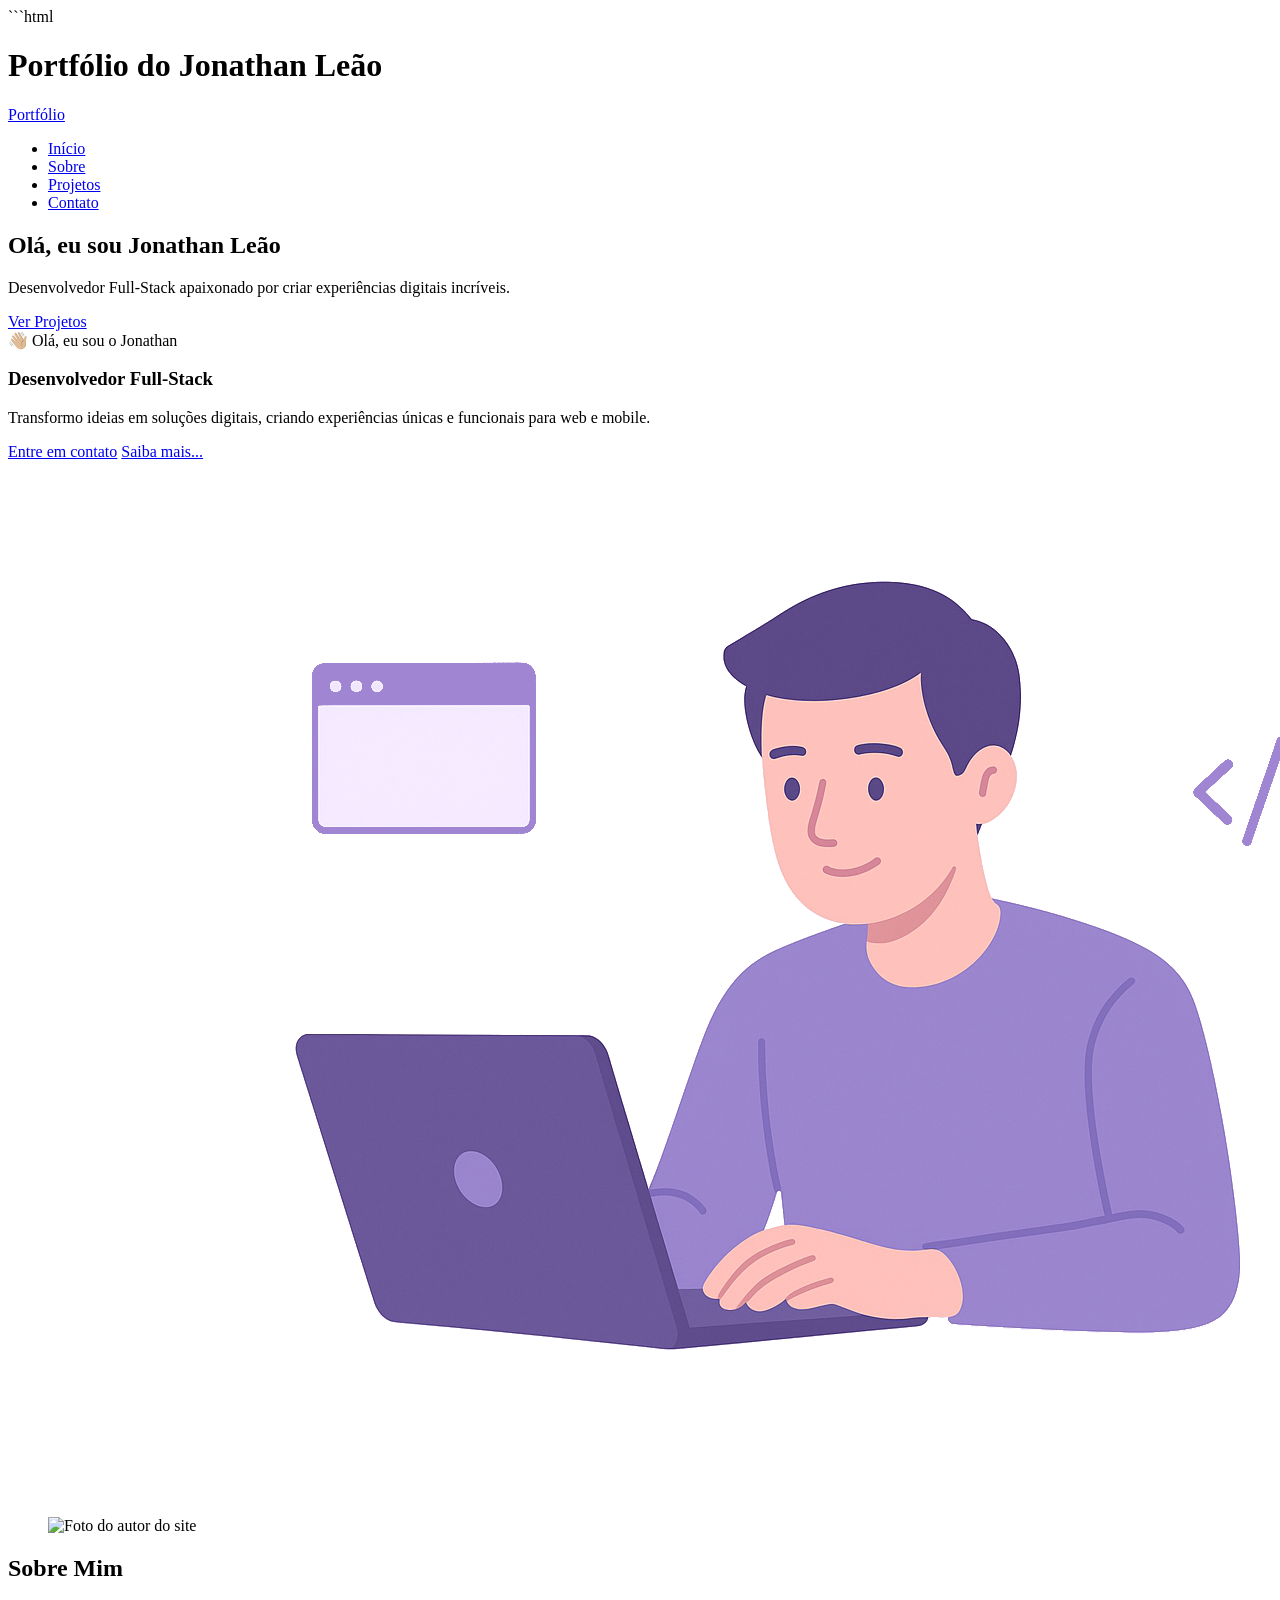
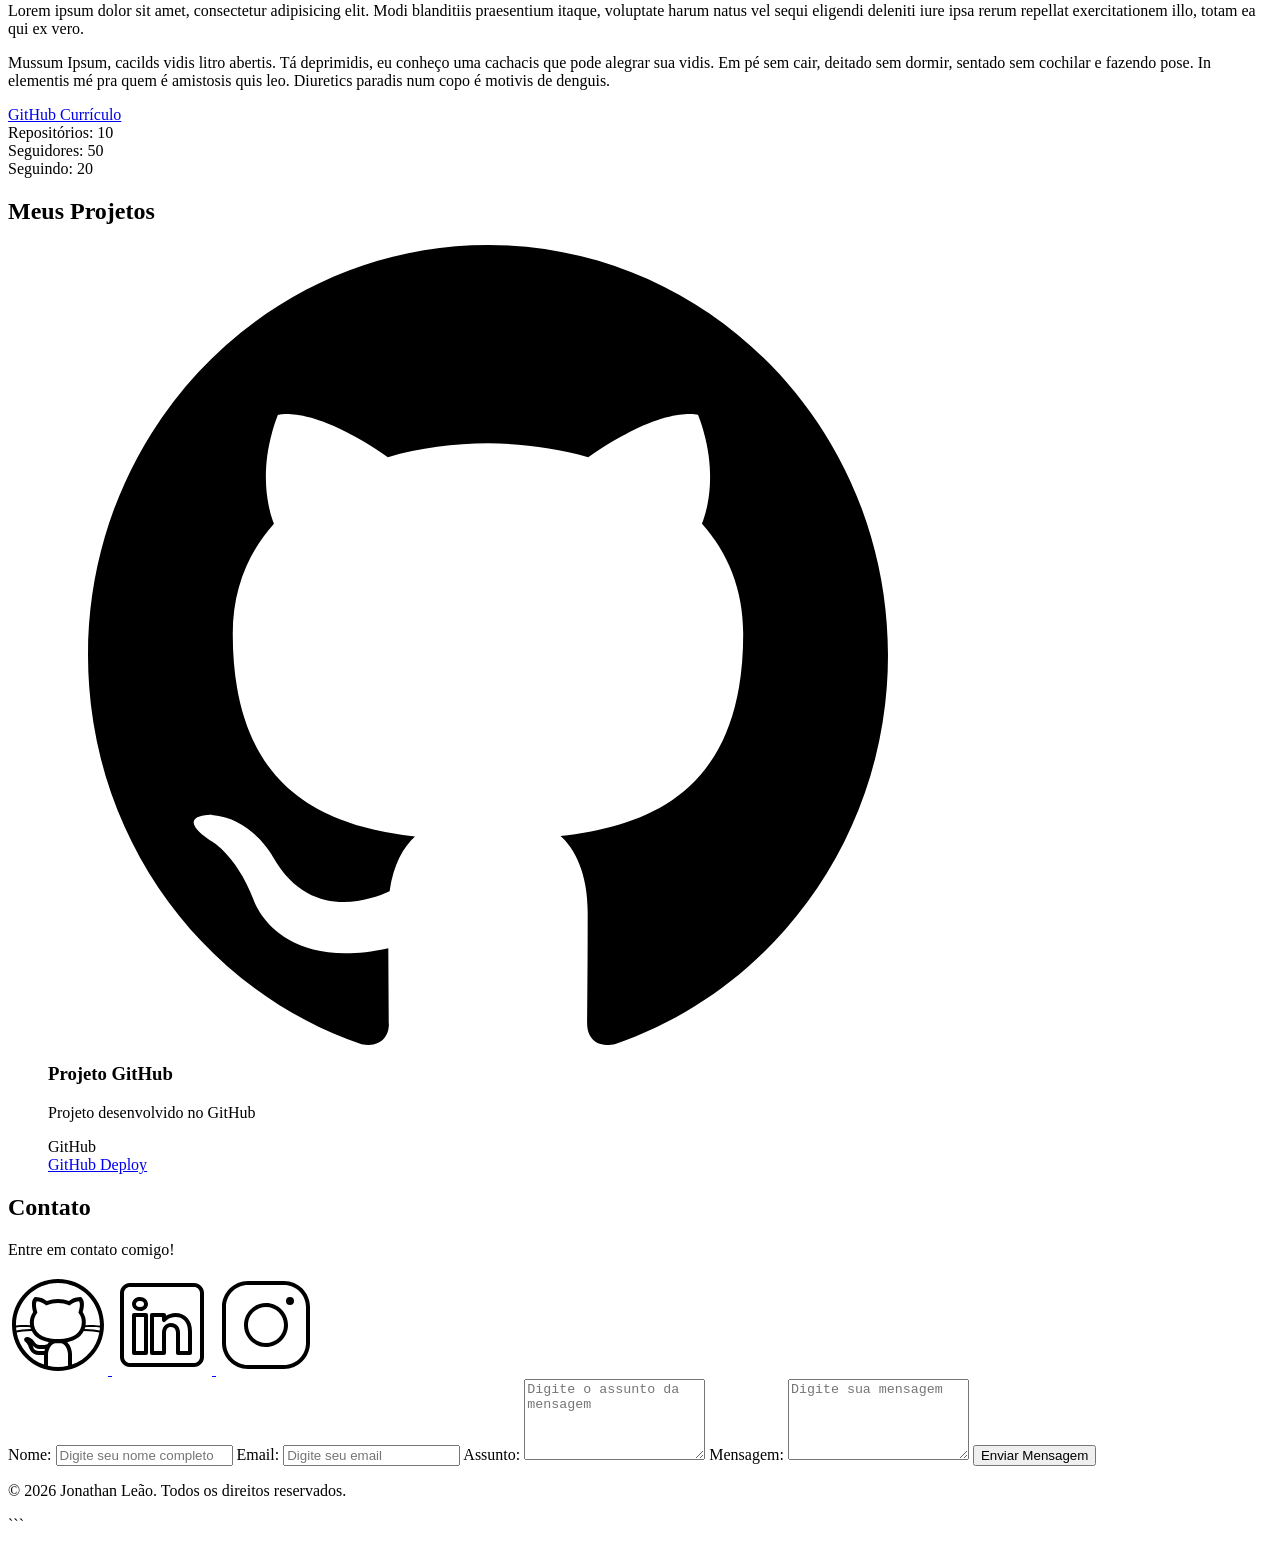
==== index.html @ 8b81e5a4 "✨ New Feature: implementa estrutura HTML da página inicial do portfólio"" ====
```html
<!DOCTYPE html>
<html lang="pt-br">

<head>
    <meta charset="UTF-8">
    <meta name="viewport" content="width=device-width, initial-scale=1.0">

    <meta name="author" content="Jonathan Leão">

    <meta
        name="description"
        content="Portifólio do Jonathan Leão, desenvolvedor full-stack especializado em criar experiências digitais incríveis. Conheça meus projetos e entre em contato."
    >

    <meta name="robots" content="index, follow">

    <link rel="icon" type="image/svg+xml" href=".assets/img/favicon.svg">

    <title>Portifólio do Jonathan Leão</title>
</head>

<body>

    <!-- Cabeçalho da página -->
    <header>
        <div class="container">
            <h1>Portfólio do Jonathan Leão</h1>
        </div>
    </header>

    <!-- Título da Página -->
    <a href="index.html">Portfólio</a>

    <!-- Menu de Navegação -->
    <nav>
        <div class="container">
            <ul class="menu-list">
                <li><a href="index.html">Início</a></li>
                <li><a href="#sobre">Sobre</a></li>
                <li><a href="#projetos">Projetos</a></li>
                <li><a href="#contato">Contato</a></li>
            </ul>
        </div>
    </nav>

    <!-- Seção Principal da Página -->
    <main>

        <section class="hero">
            <div class="container">
                <h1>Olá, eu sou Jonathan Leão</h1>

                <p>
                    Desenvolvedor Full-Stack apaixonado por criar experiências
                    digitais incríveis.
                </p>

                <a href="#projetos" class="btn">Ver Projetos</a>
            </div>
        </section>

        <!-- Seção de Sobre -->
        <section id="sobre" class="section-container sobre-container">

            <!-- Mensagem de boas-vindas -->
            <article>
                <span>👋🏼 Olá, eu sou o Jonathan</span>

                <h1>Desenvolvedor Full-Stack</h1>

                <p>
                    Transformo ideias em soluções digitais, criando experiências
                    únicas e funcionais para web e mobile.
                </p>

                <div>
                    <a href="#contato" class="btn">Entre em contato</a>
                    <a href="#sobre" class="botao-outline">Saiba mais...</a>
                </div>
            </article>

            <!-- Imagem da Seção Sobre -->
            <figure class="sobre-imagem">
                <img
                    src="./assets/img/foto_dev_man.svg"
                    alt="Foto do autor do site"
                    class="float-animation"
                >
            </figure>

            <!-- Conteúdo da Seção Sobre -->
            <section class="section-container sobre-container">

                <!-- Imagem da Seção Sobre -->
                <figure class="sobre-imagem">
                    <img
                        src="./assets/img/avatar_dev.svg"
                        alt="Foto do autor do site"
                    >
                </figure>

                <div class="container">
                    <h2>Sobre Mim</h2>

                    <p>
                        Lorem ipsum dolor sit amet, consectetur adipisicing elit.
                        Modi blanditiis praesentium itaque, voluptate harum natus
                        vel sequi eligendi deleniti iure ipsa rerum repellat
                        exercitationem illo, totam ea qui ex vero.
                    </p>

                    <p>
                        Mussum Ipsum, cacilds vidis litro abertis.
                        Tá deprimidis, eu conheço uma cachacis que pode alegrar sua vidis.
                        Em pé sem cair, deitado sem dormir, sentado sem cochilar e fazendo pose.
                        In elementis mé pra quem é amistosis quis leo.
                        Diuretics paradis num copo é motivis de denguis.
                    </p>

                    <!-- Links (GitHub + Currículo) e Dados do GitHub -->
                    <div class="sobre-buttons-data">

                        <!-- Links -->
                        <a
                            href="https://github.com/jonathanleao"
                            target="_blank"
                            class="btn"
                            rel="noopener noreferrer"
                        >
                            GitHub
                        </a>

                        <a
                            href="#"
                            target="_blank"
                            class="botao-outline"
                        >
                            Currículo
                        </a>
                    </div>

                    <!-- Dados do GitHub -->
                    <div class="github-data">

                        <!-- Número de Repositórios Públicos -->
                        <div class="github-data-item">
                            <span class="github-data-label">Repositórios:</span>
                            <span class="github-data-value">10</span>
                        </div>

                        <!-- Número de Seguidores -->
                        <div class="github-data-item">
                            <span class="github-data-label">Seguidores:</span>
                            <span class="github-data-value">50</span>
                        </div>

                        <div class="github-data-item">
                            <span class="github-data-label">Seguindo:</span>
                            <span class="github-data-value">20</span>
                        </div>

                    </div>
                </div>
            </section>

        </section>

        <!-- Seção de Projetos -->
        <section id="projetos">

            <h2>Meus Projetos</h2>

            <!-- Swiper Container -->
            <div class="swiper projects-swiper">

                <div class="swiper-wrapper">

                    <figure class="swiper-slide">

                        <article class="project-card">

                            <!-- Ícone da Tecnologia padrão do projeto -->
                            <figure class="project-image">
                                <img
                                    src="./assets/icons/languages/github.svg"
                                    alt="Ícone do GitHub"
                                >
                            </figure>

                            <!-- Conteúdo do Projeto -->
                            <div class="project-content">

                                <h3>Projeto GitHub</h3>

                                <p>Projeto desenvolvido no GitHub</p>

                                <!-- Tags do Projeto -->
                                <div class="project-tags">
                                    <span class="tag">GitHub</span>
                                </div>

                                <!-- Links do Projeto -->
                                <div class="project-buttons">
                                    <a
                                        href="#"
                                        target="_blank"
                                        class="botao botao-sm"
                                    >
                                        GitHub
                                    </a>

                                    <a
                                        href="#"
                                        target="_blank"
                                        class="botao-outline botao-sm"
                                    >
                                        Deploy
                                    </a>
                                </div>

                            </div>

                        </article>

                    </figure>

                </div>

                <!-- Botões de Navegação -->
                <div class="swiper-button-next"></div>
                <div class="swiper-button-prev"></div>

                <!-- Paginação -->
                <div class="swiper-pagination"></div>

            </div>

        </section>

        <!-- Seção de Contato -->
        <section id="contato" class="container contato-container">

            <!-- Redes Sociais -->
            <article>

                <h2>Contato</h2>

                <p>Entre em contato comigo!</p>

                <!-- Links das Redes Sociais -->
                <div class="social-links">

                    <a
                        href="https://github.com/jonathanleao"
                        target="_blank"
                        aria-label="GitHub"
                        rel="noopener noreferrer"
                    >
                        <img
                            src="./assets/icons/social/github.svg"
                            alt="GitHub"
                        >
                    </a>

                    <a
                        href="https://linkedin.com/in/jonathanleao"
                        target="_blank"
                        aria-label="LinkedIn"
                        rel="noopener noreferrer"
                    >
                        <img
                            src="./assets/icons/social/linkedin.svg"
                            alt="LinkedIn"
                        >
                    </a>

                    <a
                        href="https://instagram.com/jonnleao"
                        target="_blank"
                        aria-label="Instagram"
                        rel="noopener noreferrer"
                    >
                        <img
                            src="./assets/icons/social/instagram.svg"
                            alt="Instagram"
                        >
                    </a>

                </div>

            </article>

            <!-- Formulário de Contato -->
            <form action="#" method="POST" class="contact-form">

                <label for="nome">Nome:</label>
                <input
                    type="text"
                    id="nome"
                    name="nome"
                    required
                    placeholder="Digite seu nome completo"
                >
                <span class="error-message" id="nome-error"></span>

                <label for="email">Email:</label>
                <input
                    type="text"
                    id="email"
                    name="email"
                    required
                    placeholder="Digite seu email"
                >
                <span class="error-message" id="email-error"></span>

                <label for="assunto">Assunto:</label>
                <textarea
                    id="assunto"
                    name="assunto"
                    rows="5"
                    required
                    placeholder="Digite o assunto da mensagem"
                ></textarea>
                <span class="error-assunto" id="assunto-error"></span>

                <label for="mensagem">Mensagem:</label>
                <textarea
                    id="mensagem"
                    name="mensagem"
                    rows="5"
                    required
                    placeholder="Digite sua mensagem"
                ></textarea>
                <span class="error-mensagem" id="mensagem-error"></span>

                <button type="submit">Enviar Mensagem</button>

            </form>

        </section>

    </main>

    <!-- Rodapé da Página -->
    <footer>
        <div class="container">
            <p>&copy; 2026 Jonathan Leão. Todos os direitos reservados.</p>
        </div>
    </footer>

</body>

</html>
```
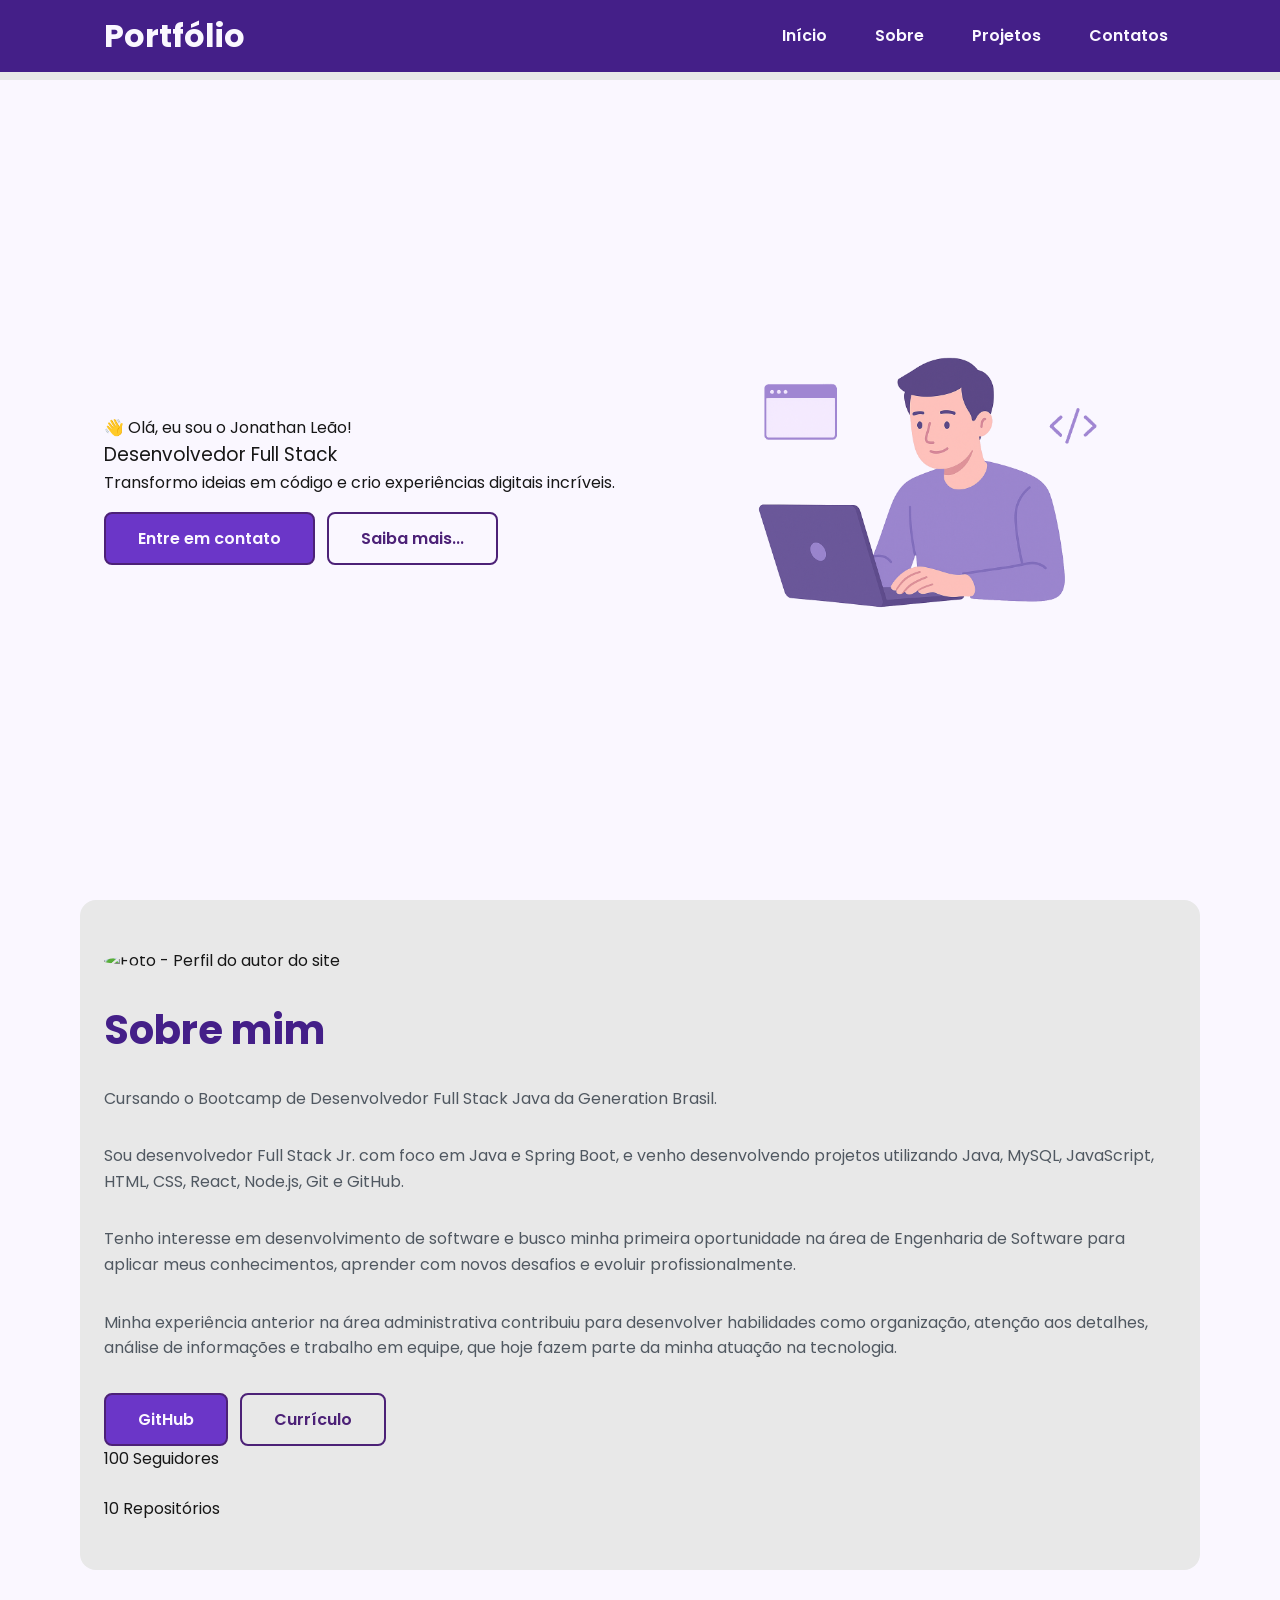
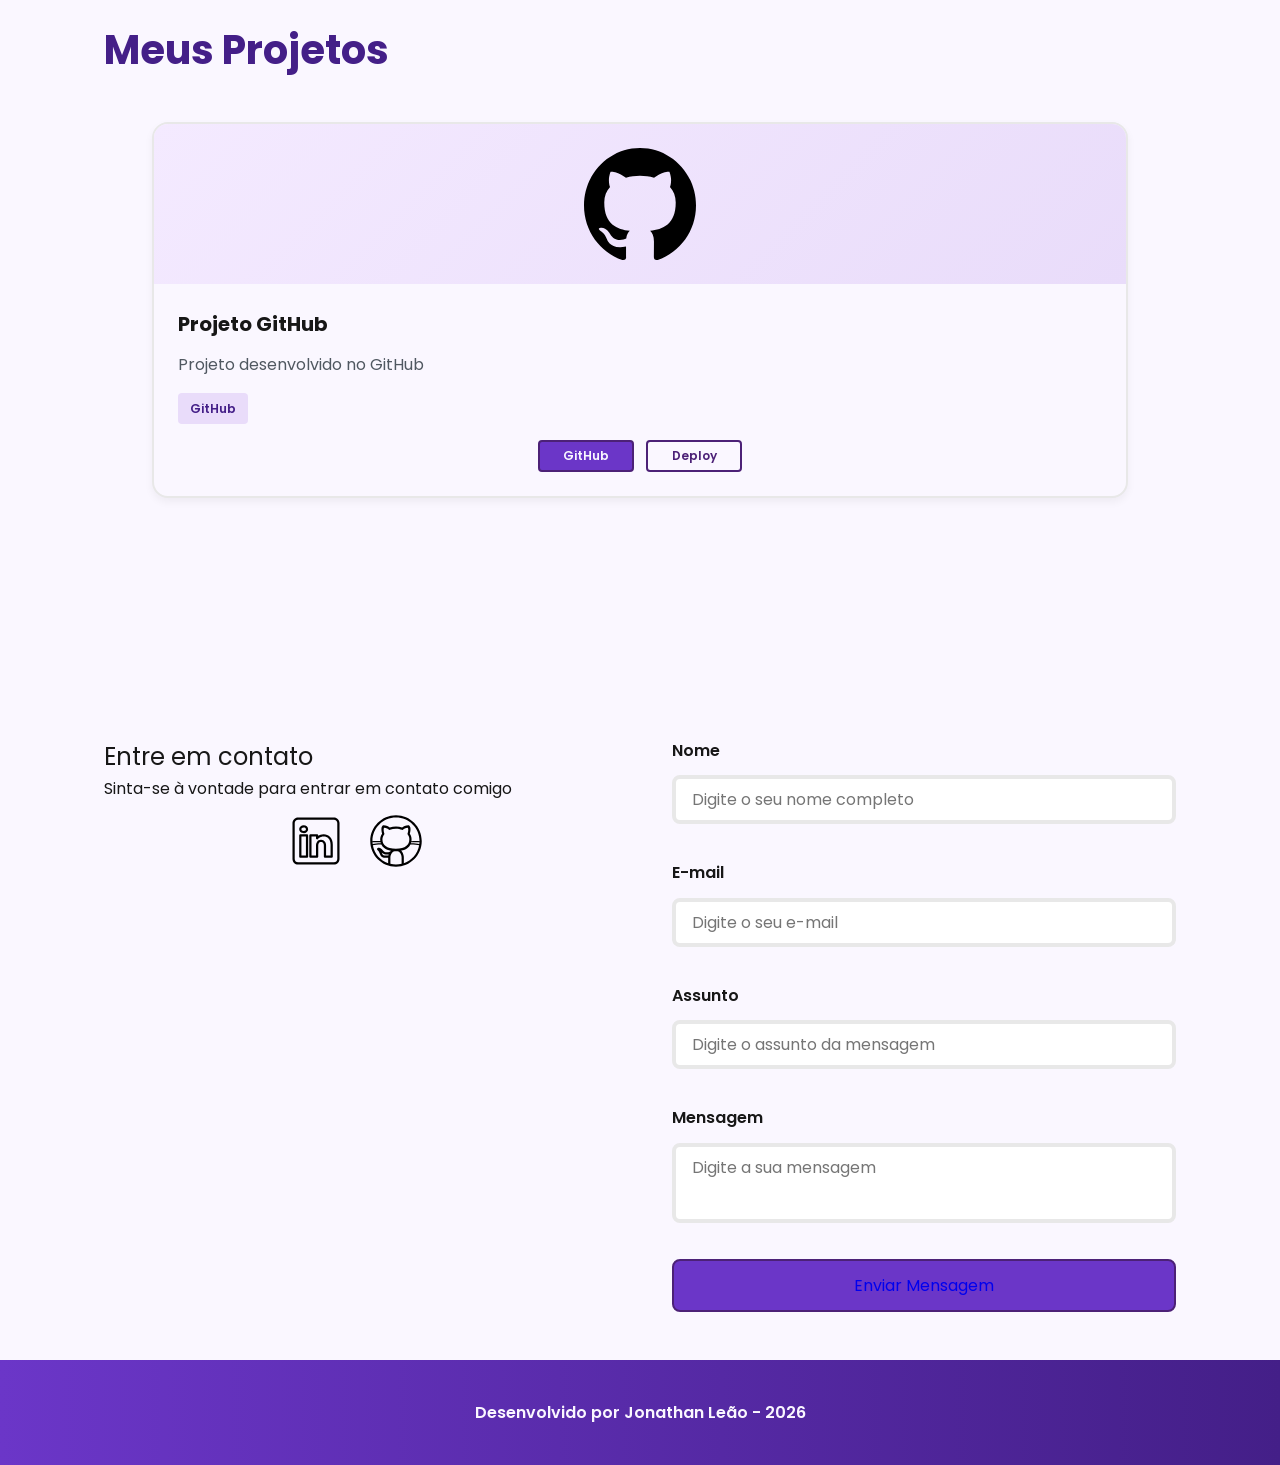
==== commit 69ff766a: "📱 Design:  Implementação da responsividade das páginas." ====
--- a/index.html
+++ b/index.html
@@ -1,198 +1,142 @@
-```html
 <!DOCTYPE html>
 <html lang="pt-br">
 
 <head>
+<!-- Fontes do Google -->
+<link rel="preconnect" href="https://fonts.googleapis.com">
+<link rel="preconnect" href="https://fonts.gstatic.com" crossorigin>
+
+<!-- Fonte do Google - Poppins -->
+<link href="https://fonts.googleapis.com/css2?family=Poppins&display=swap" rel="stylesheet">
     <meta charset="UTF-8">
     <meta name="viewport" content="width=device-width, initial-scale=1.0">
-
     <meta name="author" content="Jonathan Leão">
-
-    <meta
-        name="description"
-        content="Portifólio do Jonathan Leão, desenvolvedor full-stack especializado em criar experiências digitais incríveis. Conheça meus projetos e entre em contato."
-    >
-
+    <meta name="description" content="Portfólio Pessoal da Jonathan Leão, 
+                desenvolvedor Full Stack especializado em criar experiências 
+                digitais incríveis. Conheça meus projetos e entre em contato.">
+    <!-- é o conteúdo que mostra no google -->
     <meta name="robots" content="index, follow">
-
-    <link rel="icon" type="image/svg+xml" href=".assets/img/favicon.svg">
-
-    <title>Portifólio do Jonathan Leão</title>
+    <link rel="icon" type="image/svg+xml" href="./assets/img/favicon.svg">
+    <link rel="stylesheet" href="./assets/css/styles.css">
+    <title>Portfólio da Jonathan</title>
 </head>
 
 <body>
 
     <!-- Cabeçalho da página -->
     <header>
-        <div class="container">
-            <h1>Portfólio do Jonathan Leão</h1>
+        <div class="menu-content">
+            <a href="index.html" id="titulo">Portfólio</a>
+
+            <!-- Menu de Navegação -->
+            <nav>
+                <ul class="menu-list">
+                    <li><a href="#hero">Início</a></li>
+                    <li><a href="#about">Sobre</a></li>
+                    <li><a href="#projects">Projetos</a></li>
+                    <li><a href="#contact">Contatos</a></li>
+                </ul>
+            </nav>
         </div>
     </header>
 
-    <!-- Título da Página -->
-    <a href="index.html">Portfólio</a>
-
-    <!-- Menu de Navegação -->
-    <nav>
-        <div class="container">
-            <ul class="menu-list">
-                <li><a href="index.html">Início</a></li>
-                <li><a href="#sobre">Sobre</a></li>
-                <li><a href="#projetos">Projetos</a></li>
-                <li><a href="#contato">Contato</a></li>
-            </ul>
-        </div>
-    </nav>
-
-    <!-- Seção Principal da Página -->
+    <!-- Seção principal da página -->
     <main>
-
-        <section class="hero">
-            <div class="container">
-                <h1>Olá, eu sou Jonathan Leão</h1>
-
-                <p>
-                    Desenvolvedor Full-Stack apaixonado por criar experiências
-                    digitais incríveis.
-                </p>
-
-                <a href="#projetos" class="btn">Ver Projetos</a>
-            </div>
-        </section>
-
-        <!-- Seção de Sobre -->
-        <section id="sobre" class="section-container sobre-container">
-
-            <!-- Mensagem de boas-vindas -->
+        <!-- Seção Hero -->
+        <section id="hero" class="section-container hero-container">
+
+            <!-- Boas Vindas -->
             <article>
-                <span>👋🏼 Olá, eu sou o Jonathan</span>
-
-                <h1>Desenvolvedor Full-Stack</h1>
-
-                <p>
-                    Transformo ideias em soluções digitais, criando experiências
-                    únicas e funcionais para web e mobile.
-                </p>
-
-                <div>
-                    <a href="#contato" class="btn">Entre em contato</a>
-                    <a href="#sobre" class="botao-outline">Saiba mais...</a>
+                <span>👋 Olá, eu sou o Jonathan Leão!</span>
+                <h1>Desenvolvedor Full Stack</h1>
+                <p>Transformo ideias em código e crio experiências digitais incríveis.</p>
+
+                <div class="buttons-container">
+                    <a href="#contact" class="botao">Entre em contato</a>
+                    <a href="#about" class="botao-outline">Saiba mais...</a>
                 </div>
             </article>
 
-            <!-- Imagem da Seção Sobre -->
-            <figure class="sobre-imagem">
-                <img
-                    src="./assets/img/foto_dev_man.svg"
-                    alt="Foto do autor do site"
-                    class="float-animation"
-                >
+            <!-- Imagem da Seção Hero -->
+            <figure class="hero-image">
+                <img src="./assets/img/foto_dev_man.svg" alt="Foto do autor do site"
+                    class="float-animation">
             </figure>
 
-            <!-- Conteúdo da Seção Sobre -->
-            <section class="section-container sobre-container">
-
-                <!-- Imagem da Seção Sobre -->
-                <figure class="sobre-imagem">
-                    <img
-                        src="./assets/img/avatar_dev.svg"
-                        alt="Foto do autor do site"
-                    >
-                </figure>
-
-                <div class="container">
-                    <h2>Sobre Mim</h2>
-
-                    <p>
-                        Lorem ipsum dolor sit amet, consectetur adipisicing elit.
-                        Modi blanditiis praesentium itaque, voluptate harum natus
-                        vel sequi eligendi deleniti iure ipsa rerum repellat
-                        exercitationem illo, totam ea qui ex vero.
-                    </p>
-
-                    <p>
-                        Mussum Ipsum, cacilds vidis litro abertis.
-                        Tá deprimidis, eu conheço uma cachacis que pode alegrar sua vidis.
-                        Em pé sem cair, deitado sem dormir, sentado sem cochilar e fazendo pose.
-                        In elementis mé pra quem é amistosis quis leo.
-                        Diuretics paradis num copo é motivis de denguis.
-                    </p>
-
-                    <!-- Links (GitHub + Currículo) e Dados do GitHub -->
-                    <div class="sobre-buttons-data">
-
-                        <!-- Links -->
-                        <a
-                            href="https://github.com/jonathanleao"
-                            target="_blank"
-                            class="btn"
-                            rel="noopener noreferrer"
-                        >
-                            GitHub
-                        </a>
-
-                        <a
-                            href="#"
-                            target="_blank"
-                            class="botao-outline"
-                        >
-                            Currículo
-                        </a>
+        </section>
+
+        <!-- Seção Sobre mim -->
+        <section id="about" class="section-container about-container">
+        
+        <!-- Sessão boas vindas -->
+            <article class="contact-info">    
+
+            <!-- Imagem da Seção About -->
+            <figure class="about-image">
+                <img src="./assets/img/perfil.jpeg" alt="Foto - Perfil do autor do site">
+            </figure>
+
+            <!-- Conteúdo da Seção About -->
+            <article class="about-content">
+                <h2>Sobre mim</h2>
+                <p>Cursando o Bootcamp de Desenvolvedor
+                    Full Stack Java da Generation Brasil.</p>
+                <p>Sou desenvolvedor Full Stack Jr. com foco em Java e Spring Boot, e venho desenvolvendo projetos
+                    utilizando Java, MySQL, JavaScript, HTML, CSS, React, Node.js, Git e GitHub.</p>
+                <p>Tenho interesse em desenvolvimento de software e busco minha primeira oportunidade na área de
+                    Engenharia de Software para aplicar meus conhecimentos, aprender com novos desafios e evoluir
+                    profissionalmente.</p>
+                <p>Minha experiência anterior na área administrativa contribuiu para desenvolver habilidades como
+                    organização, atenção aos detalhes, análise de informações e trabalho em equipe, que hoje fazem parte
+                    da minha atuação na tecnologia.</p>
+
+                <!-- Links (GitHub + Currículo) e Dados do GitHub -->
+                <div class="about-buttons-data">
+
+                    <!-- Links -->
+                    <div class="buttons-container">
+                        <a href="https://github.com/jonathanleao" target="_blank" class="botao">GitHub</a>
+                        <a href="https://drive.google.com/file/d/1_ny12MYSg3KbANpeh_DgCdxgeJloEKN5/view?usp=sharing"
+                            target="_blank" class="botao-outline">Currículo</a>
                     </div>
 
-                    <!-- Dados do GitHub -->
-                    <div class="github-data">
+                    <!-- Dados - Repositório Github -->
+                    <div class="data-container">
+
+                        <!-- Número de Seguidores -->
+                        <div class="data-item">
+                            <span class="data-number">100</span>
+                            <span class="data-label">Seguidores</span>
+                        </div>
 
                         <!-- Número de Repositórios Públicos -->
-                        <div class="github-data-item">
-                            <span class="github-data-label">Repositórios:</span>
-                            <span class="github-data-value">10</span>
+                        <div class="data-item">
+                            <span class="data-number">10</span>
+                            <span class="data-label">Repositórios</span>
                         </div>
-
-                        <!-- Número de Seguidores -->
-                        <div class="github-data-item">
-                            <span class="github-data-label">Seguidores:</span>
-                            <span class="github-data-value">50</span>
-                        </div>
-
-                        <div class="github-data-item">
-                            <span class="github-data-label">Seguindo:</span>
-                            <span class="github-data-value">20</span>
-                        </div>
-
                     </div>
                 </div>
-            </section>
-
+            </article>
         </section>
 
         <!-- Seção de Projetos -->
-        <section id="projetos">
-
+        <section id="projects" class="section-container projects-container">
             <h2>Meus Projetos</h2>
 
             <!-- Swiper Container -->
             <div class="swiper projects-swiper">
-
                 <div class="swiper-wrapper">
-
-                    <figure class="swiper-slide">
-
+                    <div class="swiper-slide">
                         <article class="project-card">
 
                             <!-- Ícone da Tecnologia padrão do projeto -->
                             <figure class="project-image">
-                                <img
-                                    src="./assets/icons/languages/github.svg"
-                                    alt="Ícone do GitHub"
-                                >
+                                <img src="./assets/icons/languages/github.svg" alt="Ícone do GitHub">
                             </figure>
 
                             <!-- Conteúdo do Projeto -->
                             <div class="project-content">
-
                                 <h3>Projeto GitHub</h3>
-
                                 <p>Projeto desenvolvido no GitHub</p>
 
                                 <!-- Tags do Projeto -->
@@ -202,154 +146,69 @@
 
                                 <!-- Links do Projeto -->
                                 <div class="project-buttons">
-                                    <a
-                                        href="#"
-                                        target="_blank"
-                                        class="botao botao-sm"
-                                    >
-                                        GitHub
-                                    </a>
-
-                                    <a
-                                        href="#"
-                                        target="_blank"
-                                        class="botao-outline botao-sm"
-                                    >
-                                        Deploy
-                                    </a>
+                                    <a href="https://github.com/jonathanleao" target="_blank"
+                                        class="botao botao-sm">GitHub</a>
+                                    <a href="#" target="_blank" class="botao-outline botao-sm">Deploy</a>
                                 </div>
-
                             </div>
-
                         </article>
-
-                    </figure>
-
-                </div>
-
-                <!-- Botões de Navegação -->
-                <div class="swiper-button-next"></div>
-                <div class="swiper-button-prev"></div>
-
-                <!-- Paginação -->
-                <div class="swiper-pagination"></div>
-
+                    </div>
+                </div> 
             </div>
 
-        </section>
-
-        <!-- Seção de Contato -->
-        <section id="contato" class="container contato-container">
+            <!-- Botões de Navegação -->
+            <div class="swiper-button-next"></div>
+            <div class="swiper-button-prev"></div>
+
+            <!-- Paginação -->
+            <div class="swiper-pagination"></div>
+            </div>
+        </section>
+
+        <!-- Seção de Contatos -->
+        <section id="contact" class="section-container contact-container">
 
             <!-- Redes Sociais -->
             <article>
-
-                <h2>Contato</h2>
-
-                <p>Entre em contato comigo!</p>
-
-                <!-- Links das Redes Sociais -->
-                <div class="social-links">
-
-                    <a
-                        href="https://github.com/jonathanleao"
-                        target="_blank"
-                        aria-label="GitHub"
-                        rel="noopener noreferrer"
-                    >
-                        <img
-                            src="./assets/icons/social/github.svg"
-                            alt="GitHub"
-                        >
-                    </a>
-
-                    <a
-                        href="https://linkedin.com/in/jonathanleao"
-                        target="_blank"
-                        aria-label="LinkedIn"
-                        rel="noopener noreferrer"
-                    >
-                        <img
-                            src="./assets/icons/social/linkedin.svg"
-                            alt="LinkedIn"
-                        >
-                    </a>
-
-                    <a
-                        href="https://instagram.com/jonnleao"
-                        target="_blank"
-                        aria-label="Instagram"
-                        rel="noopener noreferrer"
-                    >
-                        <img
-                            src="./assets/icons/social/instagram.svg"
-                            alt="Instagram"
-                        >
-                    </a>
-
-                </div>
-
+                <h2>Entre em contato</h2>
+                <p>Sinta-se à vontade para entrar em contato comigo</p>
+            
+            <!-- Links para as Redes Sociais -->
+            <div class="social-container">
+                <a href="https://www.linkedin.com/in/jonathan-leao-silva/" target="_blank" class="social-icon"
+                    aria-label="LinkedIn"><img src="./assets/icons/social/linkedin.svg" alt="Link para o LinkedIn"></a>
+
+                <a href="https://github.com/jonathanleao" target="_blank" class="social-icon" aria-label="GitHub"><img
+                        src="./assets/icons/social/github.svg" alt="Link para o GitHub"></a>
+            </div>
             </article>
-
             <!-- Formulário de Contato -->
-            <form action="#" method="POST" class="contact-form">
-
-                <label for="nome">Nome:</label>
-                <input
-                    type="text"
-                    id="nome"
-                    name="nome"
-                    required
-                    placeholder="Digite seu nome completo"
-                >
-                <span class="error-message" id="nome-error"></span>
-
-                <label for="email">Email:</label>
-                <input
-                    type="text"
-                    id="email"
-                    name="email"
-                    required
-                    placeholder="Digite seu email"
-                >
-                <span class="error-message" id="email-error"></span>
-
-                <label for="assunto">Assunto:</label>
-                <textarea
-                    id="assunto"
-                    name="assunto"
-                    rows="5"
-                    required
-                    placeholder="Digite o assunto da mensagem"
-                ></textarea>
-                <span class="error-assunto" id="assunto-error"></span>
-
-                <label for="mensagem">Mensagem:</label>
-                <textarea
-                    id="mensagem"
-                    name="mensagem"
-                    rows="5"
-                    required
-                    placeholder="Digite sua mensagem"
-                ></textarea>
-                <span class="error-mensagem" id="mensagem-error"></span>
-
-                <button type="submit">Enviar Mensagem</button>
-
+            <form id="formulario">
+                <label for="nome">Nome</label>
+                <input id="nome" name="nome" type="text" placeholder="Digite o seu nome completo">
+                <span id="erro-nome"></span>
+
+                <label for="email">E-mail</label>
+                <input id="email" name="email" type="text" placeholder="Digite o seu e-mail">
+                <span id="erro-email"></span>
+
+                <label for="assunto">Assunto</label>
+                <input id="assunto" name="assunto" type="text" placeholder="Digite o assunto da mensagem">
+                <span id="erro-assunto"></span>
+
+                <label for="mensagem">Mensagem</label>
+                <textarea id="mensagem" name="mensagem" placeholder="Digite a sua mensagem"></textarea>
+                <span id="erro-mensagem"></span>
+
+                <button class="botao" type="submit"><a href="./sucess.html">Enviar Mensagem</a></button>
             </form>
-
-        </section>
-
+        </section>
     </main>
 
-    <!-- Rodapé da Página -->
+    <!-- Rodapé da página -->
     <footer>
-        <div class="container">
-            <p>&copy; 2026 Jonathan Leão. Todos os direitos reservados.</p>
-        </div>
+        Desenvolvido por Jonathan Leão - 2026
     </footer>
-
 </body>
 
-</html>
-```
+</html>
--- a/assets/css/styles.css
+++ b/assets/css/styles.css
@@ -0,0 +1,789 @@
+* {
+    margin: 0;
+    padding: 0;
+    box-sizing: border-box;
+    font-family: 'Poppins', sans-serif;
+    font-weight: 400;
+    text-decoration: none;
+    outline: none;
+}
+
+/* Variáveis */
+:root {
+    /* Paleta de Cores - Purple */
+    --purple-50: #f4eaff;
+    --purple-100: #e9dcfa;
+    --purple-200: #cdb3f0;
+    --purple-300: #b186e5;
+    --purple-400: #9460db;
+    --purple-500: #6b36c8;
+    --purple-600: #5b2ca0;
+    --purple-700: #4c2177;
+    --purple-800: #441f88;
+    --purple-900: #2a0e4d;
+    --purple-950: #1a0730;
+
+    /* Cores Neutras */
+    --gray-200: #e8e8e8;
+    --gray-400: #505861;
+    --black: #171717;
+    --white: #FAF7FF;
+
+    /* Cores de Estado */
+    --error: #e63946;
+
+    /* Sombras */
+    --shadow-sm: 0 0.25rem 0.5rem rgba(0, 0, 0, 0.05);
+    --shadow-md: 0 0.25rem 0.75rem rgba(107, 54, 200, 0.3);
+    --shadow-lg: 0 0.5rem 1.5rem rgba(107, 54, 200, 0.2);
+
+    /* Espaçamentos */
+    --spacing-xs: 0.5rem;
+    --spacing-sm: 1rem;
+    --spacing-md: 1.5rem;
+    --spacing-lg: 2rem;
+    --spacing-xl: 3rem;
+    --spacing-2xl: 4rem;
+
+    /* Tamanhos de Fonte */
+    --text-sm: 0.75rem;
+    --text-base: 1rem;
+    --text-lg: 1.25rem;
+    --text-xl: 1.5rem;
+    --text-2xl: 2rem;
+    --text-3xl: 2.5rem;
+
+    /* Border Radius */
+    --radius-sm: 0.25rem;
+    --radius-md: 0.5rem;
+    --radius-lg: 1rem;
+    --radius-xl: 2rem;
+    --radius-full: 50%;
+
+    /* Animação Padrão */
+    --transition-default: all 0.3s ease;
+}
+
+html {
+    scroll-behavior: smooth;
+}
+
+body {
+    display: flex;
+    flex-direction: column;
+    min-height: 100vh;
+    background-color: var(--white);
+    line-height: 1.6;
+    color: var(--black);
+}
+
+main {
+flex: 1;
+}
+
+/* Seções - Base Comum */
+
+.section-container{
+    max-width: 70rem;
+    margin: 0 auto;
+    padding: var(--spacing-xl) var(--spacing-md);
+    scroll-margin-top: 6rem;
+}
+
+/* Botões */
+
+.buttons-container{
+    display: flex;
+    gap: var(--spacing-sm);
+}
+
+.botao,
+.botao-outline{
+    display: inline-block; 
+    padding: 0.75rem 2rem;
+    border: 0.15rem solid transparent;
+    border-radius: var(--radius-md);
+    font-size: var(--text-base);
+    font-weight: 600;
+  text-align: center;
+  cursor: pointer;
+  transition: var(--transition-default);
+}
+ 
+.botao{
+  border-color: var(--purple-700);
+  background-color: var(--purple-500);
+  color: var(--white);
+}
+ 
+.botao:hover{
+  border-color: var(--purple-800);
+  background-color: var(--purple-700);
+  box-shadow: var(--shadow-md);
+  transform: translateY(-0.25rem);
+}
+ 
+.botao-outline{
+  border-color: var(--purple-700);
+  background-color: transparent;
+  color: var(--purple-700);
+}
+ 
+.botao-outline:hover{
+  border-color: var(--purple-700);
+  background-color: var(--purple-500);
+  color: var(--white);
+  transform: translateY(-0.25rem);
+}
+ 
+/* Botões pequenos - Card Projetos */
+ 
+.botao.botao-sm,
+.botao-outline.botao-sm {
+  min-width: 6rem;
+  padding: 0.25rem var(--spacing-sm);
+  border-width: 0.125rem;
+  border-radius: 0.25rem;
+  font-size: var(--text-sm);
+}
+ 
+/* Seção Header - Cabeçalho e Menu */
+ 
+header{
+  position: sticky;
+  top: 0;
+  z-index: 1000;
+  width: 100%;
+  height: 5rem;
+  border-bottom: var(--spacing-xs) solid var(--gray-200);
+  box-shadow: var(--purple-800);
+  background-color: var(--purple-800);
+}
+ 
+header a {
+  font-weight: 600;
+  color: var(--white);
+  transition: color 0.3s ease;
+}
+ 
+header a:hover {
+  color: var(--purple-100);
+}
+ 
+#titulo{
+  font-size: var(--text-2xl);
+  font-weight: 700;
+}
+ 
+.menu-content {
+  display: flex;
+  justify-content: space-between;
+  align-items: center;
+  max-width: 70rem;
+  height: 100%;
+  margin: 0 auto;
+  padding: 0 var(--spacing-md);
+}
+ 
+.menu-list {
+  display: flex;
+  gap: var(--spacing-lg);
+  list-style: none;
+}
+ 
+.menu-list a {
+  padding: var(--spacing-xs);
+}
+ 
+/* Seção Hero */
+.hero-container {
+  display: flex;
+  align-items: center;
+  gap: var(--spacing-2xl);
+  min-height: calc(100vh - 5rem);
+}
+ 
+.hero-content {
+  display: flex;
+  flex: 1;
+  flex-direction: column;
+  gap: var(--spacing-md);
+}
+ 
+.hero-content span {
+  font-size: var(--text-xl);
+  font-weight: 700;
+}
+ 
+.hero-content h1 {
+  font-size: var(--text-3xl);
+  font-weight: 700;
+}
+ 
+/* Configura todos os Paragrafos */
+ 
+.hero-content p,
+.about-content p,
+.contact-info p {
+  font-size: var(--text-lg);
+  color: var(--gray-400);
+}
+ 
+.hero-image {
+  display: flex;
+  flex: 1;
+  justify-content: center;
+}
+ 
+.hero-image img {
+  width: 100%;
+  max-width: 100%;
+  border-radius: var(--radius-xl);
+}
+
+/* Animação Flutuante */
+@keyframes float {
+  0%,
+  100% {
+    transform: translateY(0);
+  }
+ 
+  50% {
+    transform: translateY(-1.25rem);
+  }
+ 
+}
+ 
+/* Usa animação */
+.float-animation {
+  animation: float 3s ease-in-out infinite;
+}
+
+/* Seção About */
+
+.about-container{
+    display: flex;
+    align-items: center;
+    flex-direction: row;
+    gap: var(--spacing-2xl);
+    background-color: var(--gray-200);
+    border-radius: var(--radius-lg);
+}
+
+.about-image img{
+    display: flex;
+    flex: 1;
+    border-radius: var(--radius-full);
+    width: 100%;
+}
+
+.about-content h2{
+    color: var(--purple-500);
+    font-weight: 700;
+    font-size: var(--text-2xl);
+}
+
+.about-content p{ 
+    gap: var(--spacing-2xl);
+    font-size: var(--text-base);
+    margin-bottom: 20px;
+}
+.about-content h2,
+.projects-container h2,
+.contact-info h2 {
+    margin-bottom: var(--spacing-md);
+    font-size: var(--text-3xl);
+    font-weight: 700;
+    color: var(--purple-800);
+}
+
+.buttons-container{
+    display: left;
+    justify-content: flex-start;
+    align-items: center;
+    gap: 0.75rem;
+    margin-top: var(--spacing-sm);
+
+}
+
+.about.buttons-data {
+    display: flex;
+    justify-content: flex-start;
+}
+
+
+.about-content .botao{
+    background-color: var(--purple-500);
+    color: var(--white);
+}   
+
+.data-container{
+    display: flex;
+    flex: 1;
+    flex-direction: column;
+    gap: var(--spacing-md);
+}
+
+/* Seção Projetos */
+.projetos-container {
+    scroll-margin-top: 3rem;
+    margin-top: var(--spacing-2xl) auto;
+    text-align: center;
+}
+
+.projects-swiper {
+    position: relative;
+    width: 100%;
+    padding: var(--spacing-sm) var(--spacing-xl) var(--spacing-xl);
+    overflow: hidden;
+}
+
+/* Cards de Projetos */
+.project-card {
+    display: flex;
+    flex-direction: column;
+    width: 100%;
+    height: 100%;
+    border: 0.125rem solid var(--gray-200);
+    border-radius: var(--radius-lg);
+    background-color: var(--white);
+    box-shadow: var(--shadow-sm);
+    overflow: hidden;
+    transition: var(--transition-default);
+}
+
+.project-card:hover {
+    box-shadow: var(--shadow-lg);
+}
+
+.project-image {
+    display: flex;
+    justify-content: center;
+    align-items: center;
+    width: 100%;
+    height: 10rem;
+    background: linear-gradient(135deg, var(--purple-50) 0%, var(--purple-100) 100%);
+}
+
+.project-image img {
+    width: 75%;
+    height: 75%;
+    max-width: 7rem;
+    max-height: 7rem;
+    object-fit: contain;
+    transform: scale(1);
+    transition: transform 0.3s ease;
+}
+
+.project-content {
+    display: flex;
+    flex-direction: column;
+    flex: 1;
+    padding: var(--spacing-md);
+    text-align: left;
+}
+
+.project-content h3 {
+    margin-bottom: 0.75rem;
+    font-size: var(--text-lg);
+    font-weight: 700;
+}
+
+.project-content p {
+    flex: 1;
+    margin-bottom: var(--spacing-sm);
+    font-size: var(--text-base);
+    color: var(--gray-400);
+}
+
+.project-tags {
+    display: flex;
+    flex-wrap: wrap;
+    gap: var(--spacing-xs);
+}
+
+.tag {
+    padding: 0.375rem 0.75rem;
+    border-radius: var(--radius-sm);
+    background-color: var(--purple-100);
+    font-size: var(--text-sm);
+    font-weight: 600;
+    color: var(--purple-800);
+}
+
+.project-buttons {
+    display: flex;
+    justify-content: center;
+    align-items: center;
+    gap: 0.75rem;
+    margin-top: var(--spacing-sm);
+}
+
+/* Configuração do Swiper */
+
+.swiper-wrapper {
+
+    align-items: stretch;
+
+}
+
+.swiper-slide {
+
+    display: flex;
+
+    height: auto;
+
+}
+
+/* Botões do Swiper (navegação) */
+
+.swiper-button-next,
+
+.swiper-button-prev {
+
+    width: 3rem;
+
+    height: 3rem;
+
+}
+
+.swiper-button-next:after,
+
+.swiper-button-prev:after {
+
+    font-size: var(--text-lg);
+
+    color: var(--purple-500);
+
+}
+
+.swiper-button-next:hover:after,
+
+.swiper-button-prev:hover:after {
+
+    color: var(--purple-800);
+
+}
+
+/* Indicadores de paginação */
+
+.swiper-pagination-bullet {
+
+    width: 0.75rem;
+
+    height: 0.75rem;
+
+    background-color: var(--gray-200);
+
+    opacity: 1;
+
+}
+
+.swiper-pagination-bullet-active {
+
+    width: var(--spacing-lg);
+
+    border-radius: var(--radius-sm);
+
+    background-color: var(--purple-500);
+
+}
+
+/* Seção Contato */
+
+.contact-container {
+    display: grid;
+    grid-template-columns: 1fr 1fr;
+    gap: var(--spacing-2xl);
+}
+
+/* Redes Sociais */
+
+.contact-info h2 {
+margin-top: var(--spacing-md);
+}
+
+.contact-info p {
+    margin-bottom: var(--spacing-lg);
+
+}
+
+.social-container {
+    display: flex;
+    justify-content: center;
+    gap: var(--spacing-x1);
+}
+
+.social-icon {
+    width: 5rem;
+    height: 5rem;
+    padding: 0.75rem;
+    border-radius: var(--radius-full);
+    transition: var(--transition-default);
+}
+
+.social-icon img {
+    width: 100%;
+    filter: brightness(0) saturate(100%);
+    transition: filter 0.3s ease;
+}
+
+.social-icon img:hover {
+    filter: brightness(0) 
+        saturate(100%) 
+        invert(42%) 
+        sepia(93%) 
+        saturate(1352%) 
+        hue-rotate(243deg) 
+        brightness(79%) 
+        contrast(91%);
+}
+
+/* Formulário */
+form {
+    display: flex;
+    flex-direction: column;
+    gap: 0.75rem;
+}
+
+form label {
+    font-size: var(--text-base);
+    font-weight: 600;
+}
+
+form input,
+form textarea {
+    width: 100%;
+    padding: 0.5rem var(--spacing-sm);
+    border: 0.25rem solid var(--gray-200);
+    border-radius: var(--radius-md);
+    font-family: inherit;
+    font-size: var(--text-base);
+    transition: border-color 0.3s ease;
+}
+
+form input:focus,
+form textarea:focus {
+    border-color: var(--purple-500);
+    outline: none;
+}
+
+form textarea {
+    min-height: 5rem;
+    resize: none;
+}
+
+form span {
+    margin-top: 0.75rem;
+    font-size: var(--text-sm);
+    color: var(--error);
+}
+
+/* Footer */
+
+footer {
+    padding: 2.5rem;
+    background: linear-gradient(to right, var(--purple-500), var(--purple-800));
+    font-weight: 600;
+    text-align: center;
+    color: var(--white);
+}
+
+/* Responsividade Tablet */
+@media screen and (max-width: 1024px) {
+    
+    .section-container
+    {
+        padding: var(--spacing-lg) var(--spacing-md);
+    }
+
+    .section-container h2 {
+        font-size: var(--text-3xl);
+    }
+
+    .section-container h2 {
+        font-size: var(--text-2xl);
+    }
+
+    .section-container p {
+        font-size: var(--text-base);
+    }
+
+    .section-container span {
+        font-size: var(--text-lg);
+    }
+
+    .success-container h1 {
+        font-size: var(--text-3xl);
+    }
+
+    .success-container h2 {
+        font-size: var(--text-lg);
+    }
+
+    #titulo {
+        font-size: var(--text-xl);
+    }
+
+    @media screen and (max-width: 768px) {
+        .menu-list {
+            display: none;
+        }    
+    }
+
+    .hero-container {
+        flex-direction: column-reverse;
+        gap: var(--spacing-lg);
+        min-height: 60vh;
+        text-align: center;
+    }
+
+    .hero-container,
+    .hero-image {
+        width: 90%;
+    }
+
+    .hero-image img {
+        object-fit: cover;
+    }
+
+    .buttons-container {
+        justify-content: center;
+        width: 100%;
+    }
+
+    .hero-container .botao
+    .hero-container .botao-outline{
+        padding: 0.75rem 1.5rem;
+        font-size: var(--text-base);
+        white-space: nowrap;
+    }
+
+    /* Responsividade Tablet Seção About*/
+
+    .about-container{
+        flex-direction: column;
+        gap:var(--spacing-lg);
+        margin:var(--spacing-lg);
+        padding: var(--spacing-lg);
+    }
+
+    .about-image{
+        display: flex;
+        flex: 1;
+        justify-content: center;
+        width: 100%;
+    }
+
+    .about-image img{
+        max-width: 16rem;
+        width: 100%;
+    }
+
+    .about-content{
+        width: 100%;
+    }
+
+    .about.buttons-data{
+        flex-direction: column;
+        gap:var(--spacing-md);
+        align-items: stretch;
+    }
+
+    .about.buttons-data .botao{
+        margin-right: 0%;
+    }
+
+    .data-container{
+        justify-content: center;
+        width: 100%;
+    }
+
+    /* Responsividade Tablet - Seção Projects*/
+
+    .projects-container{
+        margin: var(--spacing-sm) var(--spacing-lg);
+    }
+
+    .projects-swiper{
+        margin: 0%;
+        padding: var(--spacing-sm) var(--spacing-lg) 2rem;
+    }
+    
+    .project-card {
+        width: 100%;
+        height: 30rem;
+        min-height: 30rem;
+        max-height: 30rem;
+        max-width: 30rem;
+    }
+
+    .project-content{
+        display: flex;
+        flex-direction: column;
+        justify-content: space-between;
+        height: 100%;
+    }
+
+    .project-content p{
+        flex: 1;
+        overflow: hidden;
+    }
+
+    .project-tags{
+        min-height: 2.5rem;
+        align-items: flex-start;
+    }
+
+    .swiper-wrapper{
+        align-items: stretch;
+    }
+
+    .swiper-slide{
+        display: flex;
+        justify-content: center;
+        align-items: stretch;
+        height: auto;
+    }
+
+    .swiper-button-next,
+    .swiper-button-prev{
+        display: none;
+    }
+
+    /* Responsividade Tablet - Seção Contacts*/
+
+    .contact-container{
+        grid-template-columns: 1fr;
+        gap: var(--spacing-lg);
+        width: 90%;
+        margin: 0 auto;
+    }
+
+    /* Responsividade Tablet - Seção Success*/
+
+    .success-container{
+        padding: var(--spacing-lg) var(--spacing-md);
+        min-height: calc(100vh - 10rem);
+    }
+
+    .success.content{
+        gap: var(--spacing-lg);
+        max-width: 35rem;
+    }
+
+    .success-icon{
+        width: 6rem;
+        height: 6rem;
+    }
+    .success-icon img{
+        width: 5rem;
+        height: 5rem;
+    }
+}
+
+    /* Responsividade - Celular */
+
+    @media screen and (max-width: 480px) {
+        
+    }
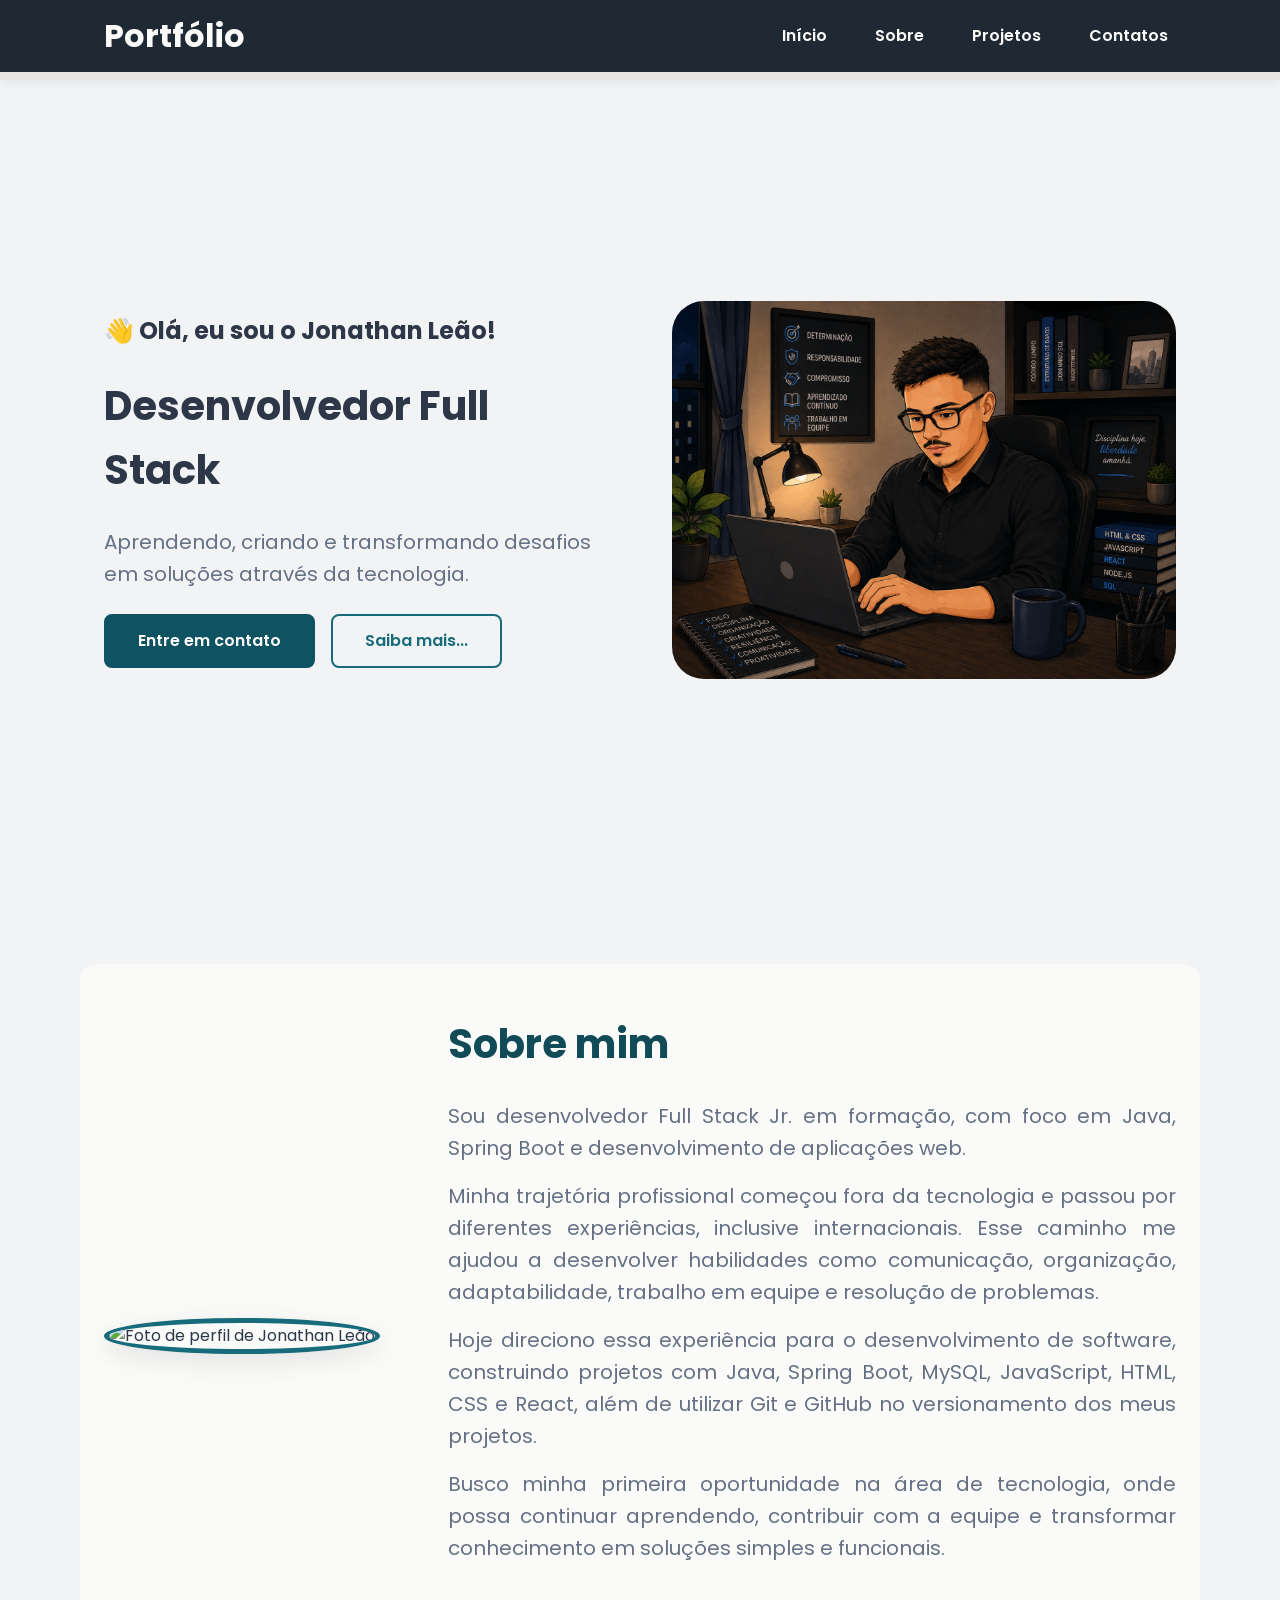
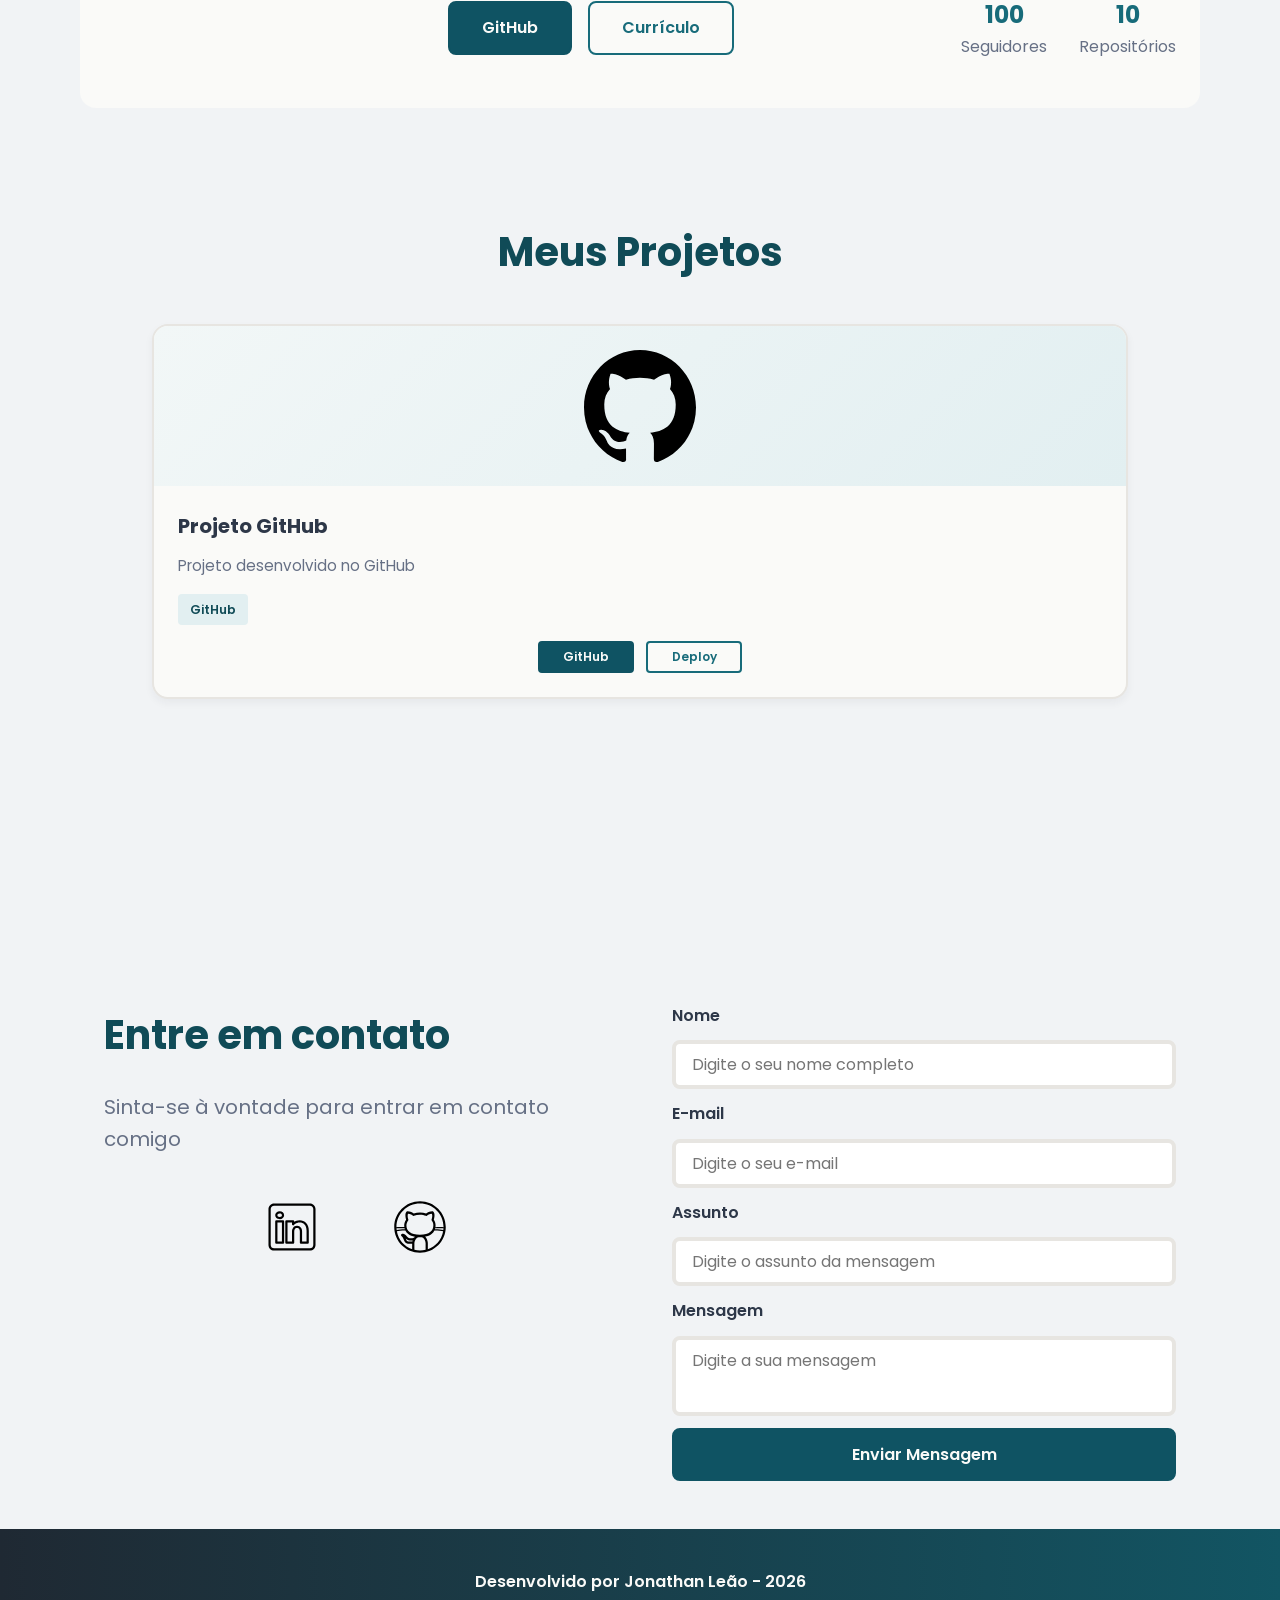
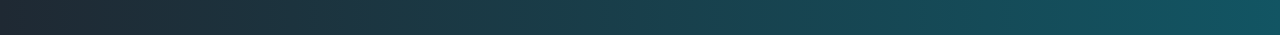
==== commit ba44142f: "📱 Design:  Adiciona responsividade para tablet e mobile" ====
--- a/index.html
+++ b/index.html
@@ -2,23 +2,25 @@
 <html lang="pt-br">
 
 <head>
-<!-- Fontes do Google -->
-<link rel="preconnect" href="https://fonts.googleapis.com">
-<link rel="preconnect" href="https://fonts.gstatic.com" crossorigin>
-
-<!-- Fonte do Google - Poppins -->
-<link href="https://fonts.googleapis.com/css2?family=Poppins&display=swap" rel="stylesheet">
     <meta charset="UTF-8">
     <meta name="viewport" content="width=device-width, initial-scale=1.0">
     <meta name="author" content="Jonathan Leão">
-    <meta name="description" content="Portfólio Pessoal da Jonathan Leão, 
-                desenvolvedor Full Stack especializado em criar experiências 
-                digitais incríveis. Conheça meus projetos e entre em contato.">
-    <!-- é o conteúdo que mostra no google -->
+
+    <meta name="description"
+        content="Portfólio pessoal de Jonathan Leão, Desenvolvedor Full Stack em formação. Conheça meus projetos, habilidades e minha trajetória na área de tecnologia.">
+
     <meta name="robots" content="index, follow">
+
+    <!-- Fonte do Google - Poppins -->
+    <link href="https://fonts.googleapis.com/css2?family=Poppins&display=swap" rel="stylesheet">
+
+    <!-- Favicon -->
     <link rel="icon" type="image/svg+xml" href="./assets/img/favicon.svg">
+
+    <!-- CSS -->
     <link rel="stylesheet" href="./assets/css/styles.css">
-    <title>Portfólio da Jonathan</title>
+
+    <title>Portfólio de Jonathan Leão</title>
 </head>
 
 <body>
@@ -40,16 +42,21 @@
         </div>
     </header>
 
-    <!-- Seção principal da página -->
+    <!-- Conteúdo principal da página -->
     <main>
+
         <!-- Seção Hero -->
         <section id="hero" class="section-container hero-container">
 
-            <!-- Boas Vindas -->
-            <article>
+            <!-- Apresentação -->
+            <article class="hero-content">
                 <span>👋 Olá, eu sou o Jonathan Leão!</span>
+
                 <h1>Desenvolvedor Full Stack</h1>
-                <p>Transformo ideias em código e crio experiências digitais incríveis.</p>
+
+                <p>
+                    Aprendendo, criando e transformando desafios em soluções através da tecnologia.
+                </p>
 
                 <div class="buttons-container">
                     <a href="#contact" class="botao">Entre em contato</a>
@@ -57,9 +64,10 @@
                 </div>
             </article>
 
-            <!-- Imagem da Seção Hero -->
+            <!-- Imagem do Hero -->
             <figure class="hero-image">
-                <img src="./assets/img/foto_dev_man.svg" alt="Foto do autor do site"
+                <img src="./assets/img/dev-jonathan.png"
+                    alt="Ilustração de Jonathan Leão desenvolvendo"
                     class="float-animation">
             </figure>
 
@@ -67,148 +75,214 @@
 
         <!-- Seção Sobre mim -->
         <section id="about" class="section-container about-container">
-        
-        <!-- Sessão boas vindas -->
-            <article class="contact-info">    
-
-            <!-- Imagem da Seção About -->
+
+            <!-- Foto -->
             <figure class="about-image">
-                <img src="./assets/img/perfil.jpeg" alt="Foto - Perfil do autor do site">
+                <img src="./assets/img/perfil.jpeg"
+                    alt="Foto de perfil de Jonathan Leão">
             </figure>
 
-            <!-- Conteúdo da Seção About -->
+            <!-- Conteúdo -->
             <article class="about-content">
                 <h2>Sobre mim</h2>
-                <p>Cursando o Bootcamp de Desenvolvedor
-                    Full Stack Java da Generation Brasil.</p>
-                <p>Sou desenvolvedor Full Stack Jr. com foco em Java e Spring Boot, e venho desenvolvendo projetos
-                    utilizando Java, MySQL, JavaScript, HTML, CSS, React, Node.js, Git e GitHub.</p>
-                <p>Tenho interesse em desenvolvimento de software e busco minha primeira oportunidade na área de
-                    Engenharia de Software para aplicar meus conhecimentos, aprender com novos desafios e evoluir
-                    profissionalmente.</p>
-                <p>Minha experiência anterior na área administrativa contribuiu para desenvolver habilidades como
-                    organização, atenção aos detalhes, análise de informações e trabalho em equipe, que hoje fazem parte
-                    da minha atuação na tecnologia.</p>
-
-                <!-- Links (GitHub + Currículo) e Dados do GitHub -->
+
+                <p>
+                    Sou desenvolvedor Full Stack Jr. em formação, com foco em Java,
+                    Spring Boot e desenvolvimento de aplicações web.
+                </p>
+
+                <p>
+                    Minha trajetória profissional começou fora da tecnologia e passou
+                    por diferentes experiências, inclusive internacionais. Esse caminho
+                    me ajudou a desenvolver habilidades como comunicação, organização,
+                    adaptabilidade, trabalho em equipe e resolução de problemas.
+                </p>
+
+                <p>
+                    Hoje direciono essa experiência para o desenvolvimento de software,
+                    construindo projetos com Java, Spring Boot, MySQL, JavaScript, HTML,
+                    CSS e React, além de utilizar Git e GitHub no versionamento dos meus projetos.
+                </p>
+
+                <p>
+                    Busco minha primeira oportunidade na área de tecnologia, onde possa
+                    continuar aprendendo, contribuir com a equipe e transformar conhecimento
+                    em soluções simples e funcionais.
+                </p>
+
+                <!-- Links e dados do GitHub -->
                 <div class="about-buttons-data">
 
                     <!-- Links -->
                     <div class="buttons-container">
-                        <a href="https://github.com/jonathanleao" target="_blank" class="botao">GitHub</a>
+                        <a href="https://github.com/jonathanleao"
+                            target="_blank"
+                            rel="noopener noreferrer"
+                            class="botao">GitHub</a>
+
                         <a href="https://drive.google.com/file/d/1_ny12MYSg3KbANpeh_DgCdxgeJloEKN5/view?usp=sharing"
-                            target="_blank" class="botao-outline">Currículo</a>
+                            target="_blank"
+                            rel="noopener noreferrer"
+                            class="botao-outline">Currículo</a>
                     </div>
 
-                    <!-- Dados - Repositório Github -->
+                    <!-- Dados do GitHub -->
                     <div class="data-container">
 
-                        <!-- Número de Seguidores -->
+                        <!-- Seguidores -->
                         <div class="data-item">
                             <span class="data-number">100</span>
                             <span class="data-label">Seguidores</span>
                         </div>
 
-                        <!-- Número de Repositórios Públicos -->
+                        <!-- Repositórios -->
                         <div class="data-item">
                             <span class="data-number">10</span>
                             <span class="data-label">Repositórios</span>
                         </div>
+
                     </div>
                 </div>
             </article>
+
         </section>
 
         <!-- Seção de Projetos -->
         <section id="projects" class="section-container projects-container">
             <h2>Meus Projetos</h2>
 
-            <!-- Swiper Container -->
+            <!-- Swiper -->
             <div class="swiper projects-swiper">
                 <div class="swiper-wrapper">
+
+                    <!-- Projeto -->
                     <div class="swiper-slide">
                         <article class="project-card">
 
-                            <!-- Ícone da Tecnologia padrão do projeto -->
+                            <!-- Ícone -->
                             <figure class="project-image">
-                                <img src="./assets/icons/languages/github.svg" alt="Ícone do GitHub">
+                                <img src="./assets/icons/languages/github.svg"
+                                    alt="Ícone do GitHub">
                             </figure>
 
-                            <!-- Conteúdo do Projeto -->
+                            <!-- Conteúdo -->
                             <div class="project-content">
                                 <h3>Projeto GitHub</h3>
+
                                 <p>Projeto desenvolvido no GitHub</p>
 
-                                <!-- Tags do Projeto -->
+                                <!-- Tags -->
                                 <div class="project-tags">
                                     <span class="tag">GitHub</span>
                                 </div>
 
-                                <!-- Links do Projeto -->
+                                <!-- Botões -->
                                 <div class="project-buttons">
-                                    <a href="https://github.com/jonathanleao" target="_blank"
+                                    <a href="https://github.com/jonathanleao"
+                                        target="_blank"
+                                        rel="noopener noreferrer"
                                         class="botao botao-sm">GitHub</a>
-                                    <a href="#" target="_blank" class="botao-outline botao-sm">Deploy</a>
+
+                                    <a href="#"
+                                        class="botao-outline botao-sm">Deploy</a>
                                 </div>
                             </div>
+
                         </article>
                     </div>
-                </div> 
-            </div>
-
-            <!-- Botões de Navegação -->
-            <div class="swiper-button-next"></div>
-            <div class="swiper-button-prev"></div>
-
-            <!-- Paginação -->
-            <div class="swiper-pagination"></div>
+
+                </div>
+
+                <!-- Navegação do Swiper -->
+                <div class="swiper-button-next"></div>
+                <div class="swiper-button-prev"></div>
+
+                <!-- Paginação -->
+                <div class="swiper-pagination"></div>
             </div>
         </section>
 
         <!-- Seção de Contatos -->
         <section id="contact" class="section-container contact-container">
 
-            <!-- Redes Sociais -->
-            <article>
+            <!-- Informações de contato -->
+            <article class="contact-info">
                 <h2>Entre em contato</h2>
+
                 <p>Sinta-se à vontade para entrar em contato comigo</p>
-            
-            <!-- Links para as Redes Sociais -->
-            <div class="social-container">
-                <a href="https://www.linkedin.com/in/jonathan-leao-silva/" target="_blank" class="social-icon"
-                    aria-label="LinkedIn"><img src="./assets/icons/social/linkedin.svg" alt="Link para o LinkedIn"></a>
-
-                <a href="https://github.com/jonathanleao" target="_blank" class="social-icon" aria-label="GitHub"><img
-                        src="./assets/icons/social/github.svg" alt="Link para o GitHub"></a>
-            </div>
+
+                <!-- Redes Sociais -->
+                <div class="social-container">
+
+                    <a href="https://www.linkedin.com/in/jonathan-leao-silva/"
+                        target="_blank"
+                        rel="noopener noreferrer"
+                        class="social-icon"
+                        aria-label="LinkedIn">
+                        <img src="./assets/icons/social/linkedin.svg"
+                            alt="Link para o LinkedIn">
+                    </a>
+
+                    <a href="https://github.com/jonathanleao"
+                        target="_blank"
+                        rel="noopener noreferrer"
+                        class="social-icon"
+                        aria-label="GitHub">
+                        <img src="./assets/icons/social/github.svg"
+                            alt="Link para o GitHub">
+                    </a>
+
+                </div>
             </article>
+
             <!-- Formulário de Contato -->
             <form id="formulario">
+
                 <label for="nome">Nome</label>
-                <input id="nome" name="nome" type="text" placeholder="Digite o seu nome completo">
+                <input id="nome"
+                    name="nome"
+                    type="text"
+                    placeholder="Digite o seu nome completo"
+                    autocomplete="name"
+                    required>
                 <span id="erro-nome"></span>
 
                 <label for="email">E-mail</label>
-                <input id="email" name="email" type="text" placeholder="Digite o seu e-mail">
+                <input id="email"
+                    name="email"
+                    type="email"
+                    placeholder="Digite o seu e-mail"
+                    autocomplete="email"
+                    required>
                 <span id="erro-email"></span>
 
                 <label for="assunto">Assunto</label>
-                <input id="assunto" name="assunto" type="text" placeholder="Digite o assunto da mensagem">
+                <input id="assunto"
+                    name="assunto"
+                    type="text"
+                    placeholder="Digite o assunto da mensagem"
+                    required>
                 <span id="erro-assunto"></span>
 
                 <label for="mensagem">Mensagem</label>
-                <textarea id="mensagem" name="mensagem" placeholder="Digite a sua mensagem"></textarea>
+                <textarea id="mensagem"
+                    name="mensagem"
+                    placeholder="Digite a sua mensagem"
+                    required></textarea>
                 <span id="erro-mensagem"></span>
 
-                <button class="botao" type="submit"><a href="./sucess.html">Enviar Mensagem</a></button>
+                <button class="botao" type="submit">Enviar Mensagem</button>
+
             </form>
         </section>
+
     </main>
 
     <!-- Rodapé da página -->
     <footer>
         Desenvolvido por Jonathan Leão - 2026
     </footer>
+
 </body>
 
 </html>
--- a/assets/css/styles.css
+++ b/assets/css/styles.css
@@ -8,34 +8,34 @@
     outline: none;
 }
 
-/* Variáveis */
 :root {
-    /* Paleta de Cores - Purple */
-    --purple-50: #f4eaff;
-    --purple-100: #e9dcfa;
-    --purple-200: #cdb3f0;
-    --purple-300: #b186e5;
-    --purple-400: #9460db;
-    --purple-500: #6b36c8;
-    --purple-600: #5b2ca0;
-    --purple-700: #4c2177;
-    --purple-800: #441f88;
-    --purple-900: #2a0e4d;
-    --purple-950: #1a0730;
+    /* Paleta de Cores - Azul */
+    --blue-50: #F2F7F7;
+    --blue-100: #E2EFF1;
+    --blue-200: #C7E0E4;
+    --blue-300: #91BEC6;
+    --blue-400: #5796A2;
+    --blue-500: #176B7A;
+    --blue-600: #155F6D;
+    --blue-700: #125563;
+    --blue-800: #104B57;
+    --blue-900: #0D3D47;
 
     /* Cores Neutras */
-    --gray-200: #e8e8e8;
-    --gray-400: #505861;
-    --black: #171717;
-    --white: #FAF7FF;
+    --gray-200: #E7E5E1;
+    --gray-400: #667085;
+    --graphite: #1F2933;
+    --black: #2D3748;
+    --white: #FAFAF8;
+    --page-bg: #F1F3F5;
 
     /* Cores de Estado */
     --error: #e63946;
 
     /* Sombras */
-    --shadow-sm: 0 0.25rem 0.5rem rgba(0, 0, 0, 0.05);
-    --shadow-md: 0 0.25rem 0.75rem rgba(107, 54, 200, 0.3);
-    --shadow-lg: 0 0.5rem 1.5rem rgba(107, 54, 200, 0.2);
+    --shadow-sm: 0 0.25rem 0.5rem rgba(31, 41, 51, 0.05);
+    --shadow-md: 0 0.25rem 0.75rem rgba(23, 107, 122, 0.16);
+    --shadow-lg: 0 0.5rem 1.5rem rgba(31, 41, 51, 0.10);
 
     /* Espaçamentos */
     --spacing-xs: 0.5rem;
@@ -72,262 +72,256 @@
     display: flex;
     flex-direction: column;
     min-height: 100vh;
-    background-color: var(--white);
+    background-color: var(--page-bg);
     line-height: 1.6;
     color: var(--black);
 }
 
 main {
-flex: 1;
-}
-
-/* Seções - Base Comum */
-
-.section-container{
+    flex: 1;
+}
+
+.section-container {
     max-width: 70rem;
     margin: 0 auto;
     padding: var(--spacing-xl) var(--spacing-md);
     scroll-margin-top: 6rem;
 }
 
-/* Botões */
-
-.buttons-container{
+.buttons-container {
     display: flex;
     gap: var(--spacing-sm);
 }
 
 .botao,
-.botao-outline{
-    display: inline-block; 
+.botao-outline {
+    display: inline-block;
     padding: 0.75rem 2rem;
     border: 0.15rem solid transparent;
     border-radius: var(--radius-md);
     font-size: var(--text-base);
     font-weight: 600;
-  text-align: center;
-  cursor: pointer;
-  transition: var(--transition-default);
-}
- 
-.botao{
-  border-color: var(--purple-700);
-  background-color: var(--purple-500);
-  color: var(--white);
-}
- 
-.botao:hover{
-  border-color: var(--purple-800);
-  background-color: var(--purple-700);
-  box-shadow: var(--shadow-md);
-  transform: translateY(-0.25rem);
-}
- 
-.botao-outline{
-  border-color: var(--purple-700);
-  background-color: transparent;
-  color: var(--purple-700);
-}
- 
-.botao-outline:hover{
-  border-color: var(--purple-700);
-  background-color: var(--purple-500);
-  color: var(--white);
-  transform: translateY(-0.25rem);
-}
- 
-/* Botões pequenos - Card Projetos */
- 
+    text-align: center;
+    cursor: pointer;
+    transition: var(--transition-default);
+}
+
+/* Botão preenchido (primário) */
+.botao {
+    border-color: #0F5363;
+    background-color: #0F5363;
+    color: var(--white);
+}
+
+.botao:hover {
+    border-color: #0B4350;
+    background-color: #0B4350;
+}
+
+/* Botão outline (secundário) */
+.botao-outline {
+    border-color: var(--blue-500);
+    background-color: transparent;
+    color: var(--blue-500);
+}
+
+.botao-outline:hover {
+    border-color: var(--blue-500);
+    background-color: var(--blue-500);
+    color: var(--white);
+    transform: translateY(-0.25rem);
+}
+
+/* Modificador para botões pequenos (usado em projetos) */
 .botao.botao-sm,
 .botao-outline.botao-sm {
-  min-width: 6rem;
-  padding: 0.25rem var(--spacing-sm);
-  border-width: 0.125rem;
-  border-radius: 0.25rem;
-  font-size: var(--text-sm);
-}
- 
-/* Seção Header - Cabeçalho e Menu */
- 
-header{
-  position: sticky;
-  top: 0;
-  z-index: 1000;
-  width: 100%;
-  height: 5rem;
-  border-bottom: var(--spacing-xs) solid var(--gray-200);
-  box-shadow: var(--purple-800);
-  background-color: var(--purple-800);
-}
- 
+    min-width: 6rem;
+    padding: 0.25rem var(--spacing-sm);
+    border-width: 0.125rem;
+    border-radius: 0.25rem;
+    font-size: var(--text-sm);
+}
+
+header {
+    position: sticky;
+    top: 0;
+    z-index: 1000;
+    width: 100%;
+    height: 5rem;
+    border-bottom: var(--spacing-xs) solid var(--gray-200);
+    background-color: var(--graphite);
+    box-shadow: var(--shadow-sm);
+}
+
 header a {
-  font-weight: 600;
-  color: var(--white);
-  transition: color 0.3s ease;
-}
- 
+    font-weight: 600;
+    color: var(--white);
+    transition: color 0.3s ease;
+}
+
 header a:hover {
-  color: var(--purple-100);
-}
- 
-#titulo{
-  font-size: var(--text-2xl);
-  font-weight: 700;
-}
- 
+    color: var(--blue-300);
+}
+
+#titulo {
+    font-size: var(--text-2xl);
+    font-weight: 700;
+}
+
 .menu-content {
-  display: flex;
-  justify-content: space-between;
-  align-items: center;
-  max-width: 70rem;
-  height: 100%;
-  margin: 0 auto;
-  padding: 0 var(--spacing-md);
-}
- 
+    display: flex;
+    justify-content: space-between;
+    align-items: center;
+    max-width: 70rem;
+    height: 100%;
+    margin: 0 auto;
+    padding: 0 var(--spacing-md);
+}
+
 .menu-list {
-  display: flex;
-  gap: var(--spacing-lg);
-  list-style: none;
-}
- 
+    display: flex;
+    gap: var(--spacing-lg);
+    list-style: none;
+}
+
 .menu-list a {
-  padding: var(--spacing-xs);
-}
- 
-/* Seção Hero */
+    padding: var(--spacing-xs);
+}
+
 .hero-container {
-  display: flex;
-  align-items: center;
-  gap: var(--spacing-2xl);
-  min-height: calc(100vh - 5rem);
-}
- 
+    display: flex;
+    align-items: center;
+    gap: var(--spacing-2xl);
+    min-height: calc(100vh - 5rem);
+}
+
 .hero-content {
-  display: flex;
-  flex: 1;
-  flex-direction: column;
-  gap: var(--spacing-md);
-}
- 
+    display: flex;
+    flex: 1;
+    flex-direction: column;
+    gap: var(--spacing-md);
+}
+
 .hero-content span {
-  font-size: var(--text-xl);
-  font-weight: 700;
-}
- 
+    font-size: var(--text-xl);
+    font-weight: 700;
+}
+
 .hero-content h1 {
-  font-size: var(--text-3xl);
-  font-weight: 700;
-}
- 
-/* Configura todos os Paragrafos */
- 
+    font-size: var(--text-3xl);
+    font-weight: 700;
+}
+
 .hero-content p,
 .about-content p,
 .contact-info p {
-  font-size: var(--text-lg);
-  color: var(--gray-400);
-}
- 
+    font-size: var(--text-lg);
+    color: var(--gray-400);
+}
+
 .hero-image {
-  display: flex;
-  flex: 1;
-  justify-content: center;
-}
- 
+    display: flex;
+    flex: 1;
+    justify-content: center;
+}
+
 .hero-image img {
-  width: 100%;
-  max-width: 100%;
-  border-radius: var(--radius-xl);
-}
-
-/* Animação Flutuante */
+    width: 100%;
+    max-width: 100%;
+    border-radius: var(--radius-xl);
+}
+
+/* Animação flutuante */
 @keyframes float {
-  0%,
-  100% {
-    transform: translateY(0);
-  }
- 
-  50% {
-    transform: translateY(-1.25rem);
-  }
- 
-}
- 
-/* Usa animação */
+
+    0%,
+    100% {
+        transform: translateY(0);
+    }
+
+    50% {
+        transform: translateY(-1.25rem);
+    }
+}
+
 .float-animation {
-  animation: float 3s ease-in-out infinite;
-}
-
-/* Seção About */
-
-.about-container{
+    animation: float 3s ease-in-out infinite;
+}
+
+.about-container {
     display: flex;
     align-items: center;
-    flex-direction: row;
     gap: var(--spacing-2xl);
-    background-color: var(--gray-200);
+    margin: var(--spacing-2xl) auto;
     border-radius: var(--radius-lg);
-}
-
-.about-image img{
-    display: flex;
-    flex: 1;
+    background-color: var(--white);
+}
+
+.about-image {
+    flex: 0 0 17.5rem;
+}
+
+.about-image img {
+    width: 100%;
+    border: 0.35rem solid var(--blue-500);
     border-radius: var(--radius-full);
-    width: 100%;
-}
-
-.about-content h2{
-    color: var(--purple-500);
-    font-weight: 700;
-    font-size: var(--text-2xl);
-}
-
-.about-content p{ 
-    gap: var(--spacing-2xl);
-    font-size: var(--text-base);
-    margin-bottom: 20px;
-}
+    box-shadow: var(--shadow-lg);
+}
+
 .about-content h2,
 .projects-container h2,
 .contact-info h2 {
     margin-bottom: var(--spacing-md);
     font-size: var(--text-3xl);
     font-weight: 700;
-    color: var(--purple-800);
-}
-
-.buttons-container{
-    display: left;
-    justify-content: flex-start;
+    color: var(--blue-800);
+}
+
+.about-content p {
+    margin-bottom: var(--spacing-sm);
+    text-align: justify;
+}
+
+.about-buttons-data {
+    display: flex;
+    justify-content: space-between;
     align-items: center;
-    gap: 0.75rem;
-    margin-top: var(--spacing-sm);
-
-}
-
-.about.buttons-data {
-    display: flex;
-    justify-content: flex-start;
-}
-
-
-.about-content .botao{
-    background-color: var(--purple-500);
-    color: var(--white);
-}   
-
-.data-container{
-    display: flex;
-    flex: 1;
+    gap: var(--spacing-lg);
+    margin-top: var(--spacing-lg);
+}
+
+.about-buttons-data .botao {
+    margin-right: auto;
+}
+
+.data-container {
+    display: flex;
+    gap: var(--spacing-lg);
+    margin-top: 0;
+}
+
+.data-item {
+    display: flex;
     flex-direction: column;
-    gap: var(--spacing-md);
-}
-
-/* Seção Projetos */
-.projetos-container {
+    align-items: center;
+}
+
+.data-number {
+    font-size: var(--text-xl);
+    font-weight: 700;
+    text-align: center;
+    color: var(--blue-500);
+}
+
+.data-label {
+    font-size: var(--text-base);
+    text-align: center;
+    color: var(--gray-400);
+}
+
+.projects-container {
     scroll-margin-top: 3rem;
-    margin-top: var(--spacing-2xl) auto;
+    margin: var(--spacing-2xl) auto;
     text-align: center;
 }
 
@@ -338,13 +332,12 @@
     overflow: hidden;
 }
 
-/* Cards de Projetos */
 .project-card {
     display: flex;
     flex-direction: column;
     width: 100%;
     height: 100%;
-    border: 0.125rem solid var(--gray-200);
+    border: 0.15rem solid var(--gray-200);
     border-radius: var(--radius-lg);
     background-color: var(--white);
     box-shadow: var(--shadow-sm);
@@ -358,11 +351,11 @@
 
 .project-image {
     display: flex;
+    align-items: center;
     justify-content: center;
-    align-items: center;
     width: 100%;
     height: 10rem;
-    background: linear-gradient(135deg, var(--purple-50) 0%, var(--purple-100) 100%);
+    background: linear-gradient(135deg, var(--blue-50) 0%, var(--blue-100) 100%);
 }
 
 .project-image img {
@@ -371,14 +364,13 @@
     max-width: 7rem;
     max-height: 7rem;
     object-fit: contain;
-    transform: scale(1);
     transition: transform 0.3s ease;
 }
 
 .project-content {
     display: flex;
+    flex: 1;
     flex-direction: column;
-    flex: 1;
     padding: var(--spacing-md);
     text-align: left;
 }
@@ -392,7 +384,7 @@
 .project-content p {
     flex: 1;
     margin-bottom: var(--spacing-sm);
-    font-size: var(--text-base);
+    font-size: 0.95rem;
     color: var(--gray-400);
 }
 
@@ -405,10 +397,10 @@
 .tag {
     padding: 0.375rem 0.75rem;
     border-radius: var(--radius-sm);
-    background-color: var(--purple-100);
+    background-color: var(--blue-100);
     font-size: var(--text-sm);
     font-weight: 600;
-    color: var(--purple-800);
+    color: var(--blue-800);
 }
 
 .project-buttons {
@@ -419,77 +411,46 @@
     margin-top: var(--spacing-sm);
 }
 
-/* Configuração do Swiper */
-
 .swiper-wrapper {
-
     align-items: stretch;
-
 }
 
 .swiper-slide {
-
-    display: flex;
-
+    display: flex;
     height: auto;
-
 }
 
 /* Botões do Swiper (navegação) */
-
 .swiper-button-next,
-
 .swiper-button-prev {
-
     width: 3rem;
-
     height: 3rem;
-
 }
 
 .swiper-button-next:after,
-
 .swiper-button-prev:after {
-
     font-size: var(--text-lg);
-
-    color: var(--purple-500);
-
+    color: var(--blue-500);
 }
 
 .swiper-button-next:hover:after,
-
 .swiper-button-prev:hover:after {
-
-    color: var(--purple-800);
-
+    color: var(--blue-800);
 }
 
 /* Indicadores de paginação */
-
 .swiper-pagination-bullet {
-
     width: 0.75rem;
-
     height: 0.75rem;
-
     background-color: var(--gray-200);
-
     opacity: 1;
-
 }
 
 .swiper-pagination-bullet-active {
-
     width: var(--spacing-lg);
-
     border-radius: var(--radius-sm);
-
-    background-color: var(--purple-500);
-
-}
-
-/* Seção Contato */
+    background-color: var(--blue-500);
+}
 
 .contact-container {
     display: grid;
@@ -497,28 +458,25 @@
     gap: var(--spacing-2xl);
 }
 
-/* Redes Sociais */
-
 .contact-info h2 {
-margin-top: var(--spacing-md);
+    margin-bottom: var(--spacing-md);
 }
 
 .contact-info p {
     margin-bottom: var(--spacing-lg);
-
 }
 
 .social-container {
     display: flex;
     justify-content: center;
-    gap: var(--spacing-x1);
+    gap: var(--spacing-xl);
 }
 
 .social-icon {
     width: 5rem;
     height: 5rem;
     padding: 0.75rem;
-    border-radius: var(--radius-full);
+    border-radius: var(--radius-md);
     transition: var(--transition-default);
 }
 
@@ -528,15 +486,15 @@
     transition: filter 0.3s ease;
 }
 
-.social-icon img:hover {
-    filter: brightness(0) 
-        saturate(100%) 
-        invert(42%) 
-        sepia(93%) 
-        saturate(1352%) 
-        hue-rotate(243deg) 
-        brightness(79%) 
-        contrast(91%);
+.social-icon:hover img {
+    filter: brightness(0)
+            saturate(100%)
+            invert(34%)
+            sepia(35%)
+            saturate(1090%)
+            hue-rotate(142deg)
+            brightness(88%)
+            contrast(92%);
 }
 
 /* Formulário */
@@ -564,7 +522,7 @@
 
 form input:focus,
 form textarea:focus {
-    border-color: var(--purple-500);
+    border-color: var(--blue-500);
     outline: none;
 }
 
@@ -574,30 +532,85 @@
 }
 
 form span {
-    margin-top: 0.75rem;
+    margin-top: -0.75rem;
     font-size: var(--text-sm);
     color: var(--error);
 }
 
-/* Footer */
-
 footer {
     padding: 2.5rem;
-    background: linear-gradient(to right, var(--purple-500), var(--purple-800));
+    background: linear-gradient(to right, var(--graphite), var(--blue-700));
     font-weight: 600;
     text-align: center;
     color: var(--white);
 }
 
-/* Responsividade Tablet */
+.success-container {
+    display: flex;
+    flex-direction: column;
+    justify-content: center;
+    align-items: center;
+    width: 100%;
+    min-height: calc(100vh - 12.5rem);
+    padding: var(--spacing-xl) var(--spacing-md);
+}
+
+.success-content {
+    display: flex;
+    flex-direction: column;
+    align-items: center;
+    gap: var(--spacing-md);
+    max-width: 37.5rem;
+    text-align: center;
+}
+
+.success-content h1 {
+    font-size: var(--text-3xl);
+    font-weight: 700;
+    color: var(--blue-800);
+}
+
+.success-content h2 {
+    font-size: var(--text-lg);
+    color: var(--gray-400);
+}
+
+.success-icon {
+    display: flex;
+    align-items: center;
+    justify-content: center;
+    width: 7.5rem;
+    height: 7.5rem;
+    border-radius: var(--radius-full);
+    background-color: var(--blue-100);
+}
+
+.success-icon img {
+    width: 6rem;
+    height: 6rem;
+    filter: brightness(0)
+            saturate(100%)
+            invert(34%)
+            sepia(35%)
+            saturate(1090%)
+            hue-rotate(142deg)
+            brightness(88%)
+            contrast(92%);
+}
+
+/* ========================================
+    RESPONSIVIDADE - TABLETS
+======================================== */
+
 @media screen and (max-width: 1024px) {
-    
-    .section-container
-    {
+
+    /* Layout */
+    .section-container {
         padding: var(--spacing-lg) var(--spacing-md);
     }
 
-    .section-container h2 {
+    /* Tipografia */
+    .section-container h1 {
         font-size: var(--text-3xl);
     }
 
@@ -605,7 +618,7 @@
         font-size: var(--text-2xl);
     }
 
-    .section-container p {
+    .section-container p  {
         font-size: var(--text-base);
     }
 
@@ -613,24 +626,22 @@
         font-size: var(--text-lg);
     }
 
-    .success-container h1 {
+    .success-content h1 {
         font-size: var(--text-3xl);
     }
 
-    .success-container h2 {
-        font-size: var(--text-lg);
-    }
-
-    #titulo {
+    .success-content h2 {
         font-size: var(--text-xl);
     }
 
-    @media screen and (max-width: 768px) {
+    /* Header - Oculta menu em telas pequenas */
+    @media (max-width: 768px) {
         .menu-list {
             display: none;
-        }    
-    }
-
+        }
+    }
+
+    /* Hero */
     .hero-container {
         flex-direction: column-reverse;
         gap: var(--spacing-lg);
@@ -638,7 +649,7 @@
         text-align: center;
     }
 
-    .hero-container,
+    .hero-content,
     .hero-image {
         width: 90%;
     }
@@ -652,94 +663,92 @@
         width: 100%;
     }
 
-    .hero-container .botao
-    .hero-container .botao-outline{
+    .hero-container .botao,
+    .hero-container .botao-outline {
         padding: 0.75rem 1.5rem;
-        font-size: var(--text-base);
+        font-size: 0.95rem;
         white-space: nowrap;
     }
 
-    /* Responsividade Tablet Seção About*/
-
-    .about-container{
+    /* About */
+    .about-container {
         flex-direction: column;
-        gap:var(--spacing-lg);
-        margin:var(--spacing-lg);
+        gap: var(--spacing-md);
+        margin: var(--spacing-lg);
         padding: var(--spacing-lg);
     }
 
-    .about-image{
+    .about-image {
+        flex: 0 0 auto;
+        width: 100%;
         display: flex;
-        flex: 1;
         justify-content: center;
-        width: 100%;
-    }
-
-    .about-image img{
+    }
+
+    .about-image img {
         max-width: 16rem;
         width: 100%;
     }
 
-    .about-content{
-        width: 100%;
-    }
-
-    .about.buttons-data{
+    .about-content {
+        width: 100%;
+    }
+
+    .about-buttons-data {
         flex-direction: column;
-        gap:var(--spacing-md);
+        gap: var(--spacing-md);
         align-items: stretch;
     }
 
-    .about.buttons-data .botao{
-        margin-right: 0%;
-    }
-
-    .data-container{
+    .about-buttons-data .botao {
+        margin-right: 0;
+    }
+
+    .data-container {
         justify-content: center;
         width: 100%;
     }
 
-    /* Responsividade Tablet - Seção Projects*/
-
-    .projects-container{
-        margin: var(--spacing-sm) var(--spacing-lg);
-    }
-
-    .projects-swiper{
-        margin: 0%;
-        padding: var(--spacing-sm) var(--spacing-lg) 2rem;
-    }
-    
+    /* Projects */
+    .projects-container {
+        margin: var(--spacing-lg) auto 0;
+    }
+
+    .projects-swiper {
+        margin: 0;
+        padding: var(--spacing-sm) var(--spacing-lg) 2.5rem;
+    }
+
     .project-card {
         width: 100%;
         height: 30rem;
         min-height: 30rem;
         max-height: 30rem;
-        max-width: 30rem;
-    }
-
-    .project-content{
+        max-width: 100%;
+    }
+
+    .project-content {
         display: flex;
         flex-direction: column;
         justify-content: space-between;
         height: 100%;
     }
 
-    .project-content p{
+    .project-content p {
         flex: 1;
         overflow: hidden;
     }
 
-    .project-tags{
+    .project-tags {
         min-height: 2.5rem;
         align-items: flex-start;
     }
 
-    .swiper-wrapper{
+    .swiper-wrapper {
         align-items: stretch;
     }
 
-    .swiper-slide{
+    .swiper-slide {
         display: flex;
         justify-content: center;
         align-items: stretch;
@@ -747,43 +756,253 @@
     }
 
     .swiper-button-next,
-    .swiper-button-prev{
+    .swiper-button-prev {
         display: none;
     }
 
-    /* Responsividade Tablet - Seção Contacts*/
-
-    .contact-container{
+    /* Contact */
+    .contact-container {
         grid-template-columns: 1fr;
         gap: var(--spacing-lg);
         width: 90%;
         margin: 0 auto;
     }
 
-    /* Responsividade Tablet - Seção Success*/
-
-    .success-container{
-        padding: var(--spacing-lg) var(--spacing-md);
+    /* Success Page */
+    .success-container {
+        padding: var(--spacing-xl) var(--spacing-md);
         min-height: calc(100vh - 10rem);
     }
 
-    .success.content{
+    .success-content {
         gap: var(--spacing-lg);
         max-width: 35rem;
     }
 
-    .success-icon{
+    .success-icon {
         width: 6rem;
         height: 6rem;
     }
-    .success-icon img{
+
+    .success-icon img {
         width: 5rem;
         height: 5rem;
     }
 }
 
-    /* Responsividade - Celular */
-
-    @media screen and (max-width: 480px) {
-        
-    }
+/* ========================================
+    RESPONSIVIDADE - MOBILE
+=========================================== */
+
+@media screen and (max-width: 480px) {
+
+    /* Layout */
+    .section-container {
+        padding: var(--spacing-md) var(--spacing-sm);
+    }
+
+    /* Tipografia Mobile */
+    .section-container h1 {
+        font-size: var(--text-xl);
+    }
+
+    .section-container h2 {
+        font-size: var(--text-xl);
+    }
+
+    .section-container p {
+        font-size: var(--text-base);
+    }
+
+    .section-container span {
+        font-size: var(--text-lg);
+    }
+
+    .success-content h1 {
+        font-size: var(--text-xl);
+    }
+
+    .success-content h2 {
+        font-size: var(--text-base);
+    }
+
+    /* Header */
+    #titulo {
+        font-size: var(--text-xl);
+    }
+
+    .menu-list {
+        display: none;
+    }
+
+    /* Hero */
+    .hero-container {
+        gap: var(--spacing-sm);
+    }
+
+    .hero-content {
+        gap: var(--spacing-xs);
+        width: 100%;
+    }
+
+    .buttons-container {
+        flex-direction: column;
+        gap: 0.75rem;
+        width: 100%;
+    }
+
+    .buttons-container .botao,
+    .buttons-container .botao-outline {
+        width: 100%;
+    }
+
+    .hero-container .botao,
+    .hero-container .botao-outline {
+        padding: 0.75rem 1rem;
+        font-size: 0.95rem;
+        white-space: nowrap;
+    }
+
+    .hero-image {
+        width: 100%;
+    }
+
+    .hero-image img {
+        max-width: 20rem;
+    }
+
+    /* About */
+    .about-container {
+        margin: var(--spacing-lg) 0.5rem;
+        padding: var(--spacing-md);
+    }
+
+    .about-image img {
+        max-width: 14rem;
+    }
+
+    .about-buttons-data .botao,
+    .about-buttons-data .botao-outline {
+        width: 100%;
+        padding: 0.75rem var(--spacing-lg);
+        font-size: var(--text-base);
+        text-align: center;
+    }
+
+    .data-number {
+        font-size: var(--text-lg);
+    }
+
+    .data-label {
+        font-size: var(--text-sm);
+    }
+
+    /* Projects */
+    .projects-container {
+        margin: var(--spacing-lg) auto 0;
+    }
+
+    .projects-swiper {
+        position: relative;
+        margin: 0;
+        padding: var(--spacing-sm) 0 2rem 0;
+        overflow: visible;
+    }
+
+    .project-card {
+        width: 100%;
+        height: 20rem;
+        max-width: 20rem;
+    }
+
+    .project-image {
+        height: 10rem;
+    }
+
+    .project-content {
+        padding: var(--spacing-md);
+    }
+
+    .project-content h3 {
+        font-size: 1.25rem;
+    }
+
+    .project-content p {
+        font-size: 0.95rem;
+    }
+
+    /* Contact */
+    .contact-container {
+        width: 100%;
+    }
+
+    .contact-info p {
+        margin-bottom: var(--spacing-md);
+    }
+
+    .social-container {
+        flex-wrap: wrap;
+        gap: var(--spacing-lg);
+        margin-bottom: var(--spacing-xs);
+    }
+
+    .social-icon {
+        width: 4rem;
+        height: 4rem;
+    }
+
+    /* Formulário */
+    form {
+        gap: var(--spacing-sm);
+    }
+
+    form label {
+        font-size: 0.95rem;
+    }
+
+    form input,
+    form textarea {
+        padding: 0.75rem;
+        font-size: var(--text-base);
+    }
+
+    form button {
+        padding: 0.75rem var(--spacing-md);
+        font-size: var(--text-base);
+    }
+
+    /* Footer */
+    footer {
+        padding: var(--spacing-md) var(--spacing-sm);
+        font-size: var(--text-sm);
+    }
+    
+    /* Success Page */
+    .success-container {
+        padding: var(--spacing-lg) var(--spacing-sm);
+        min-height: calc(100vh - 8rem);
+    }
+
+    .success-content {
+        gap: var(--spacing-md);
+        max-width: 100%;
+        padding: 0 var(--spacing-sm);
+    }
+
+    .success-icon {
+        width: 5rem;
+        height: 5rem;
+    }
+
+    .success-icon img {
+        width: 4rem;
+        height: 4rem;
+    }
+
+    .success-content .botao {
+        width: 100%;
+        max-width: 20rem;
+        padding: 0.75rem var(--spacing-lg);
+    }
+
+}
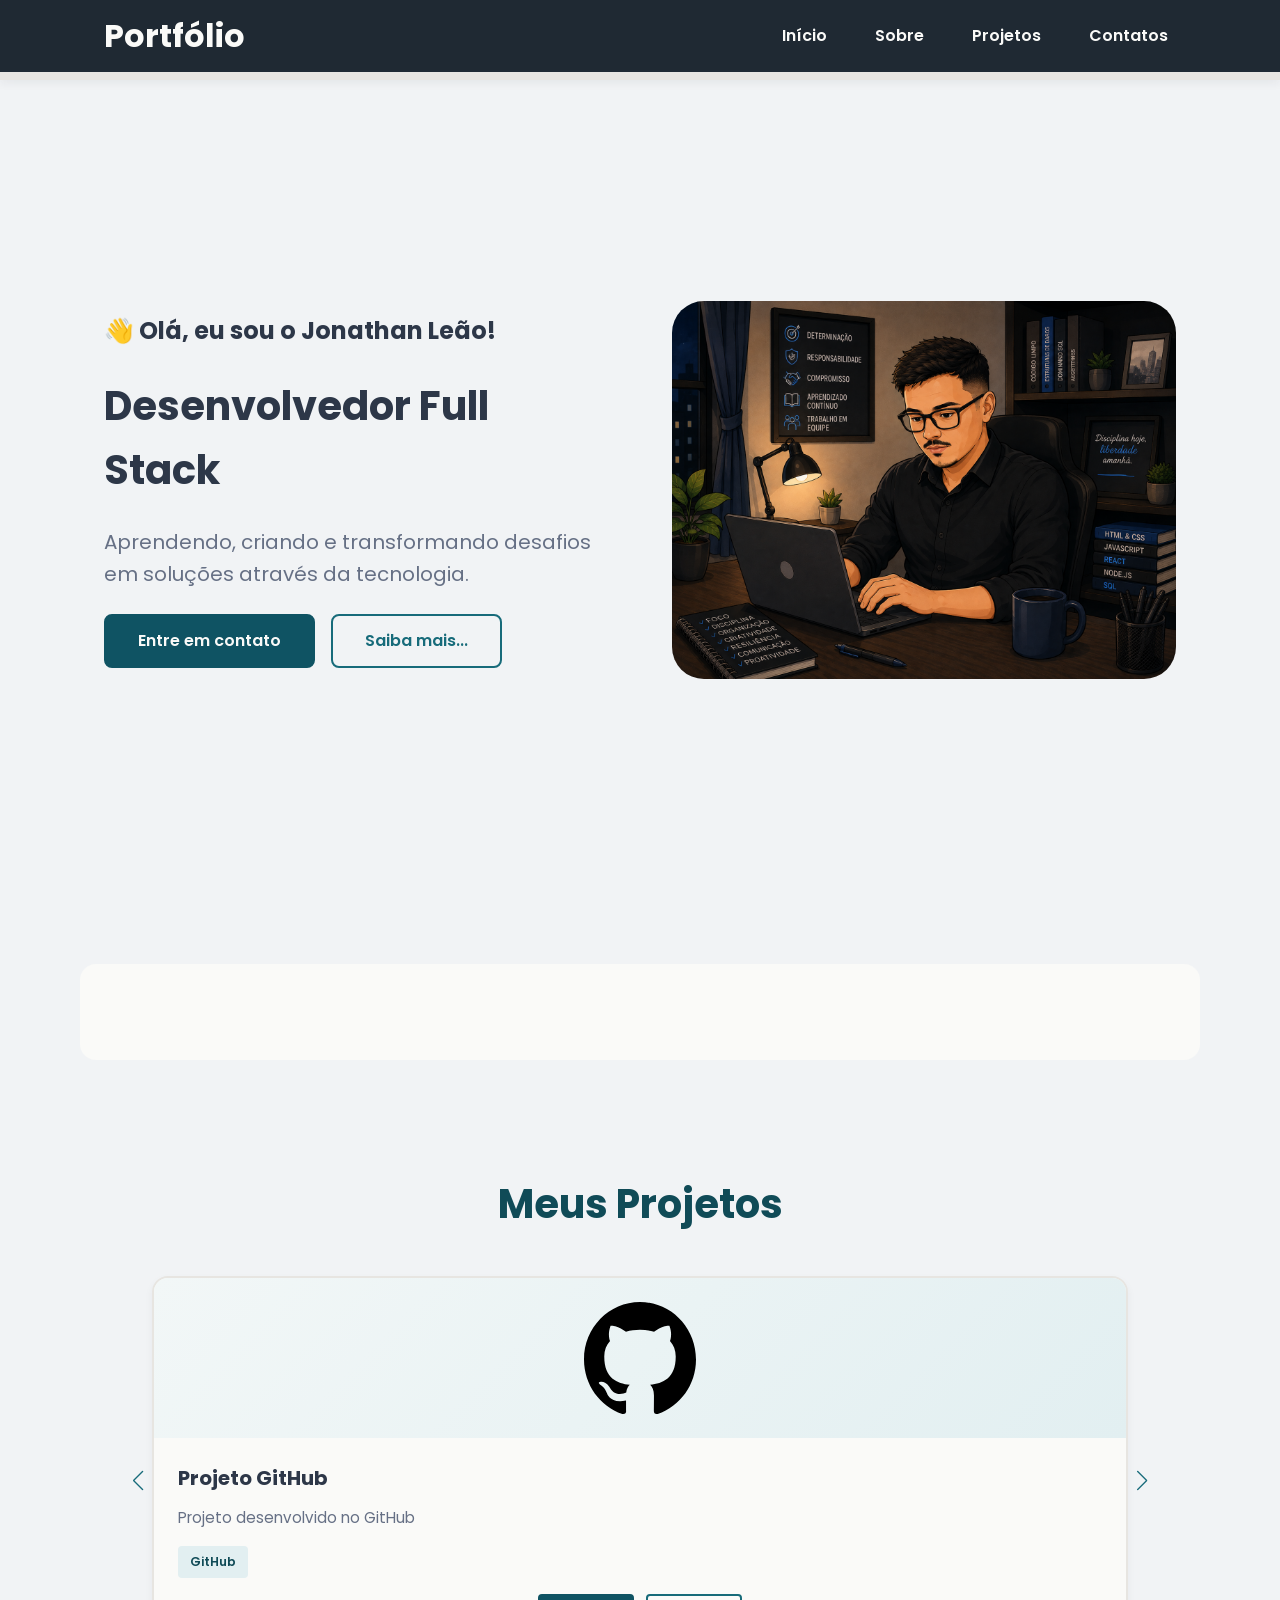
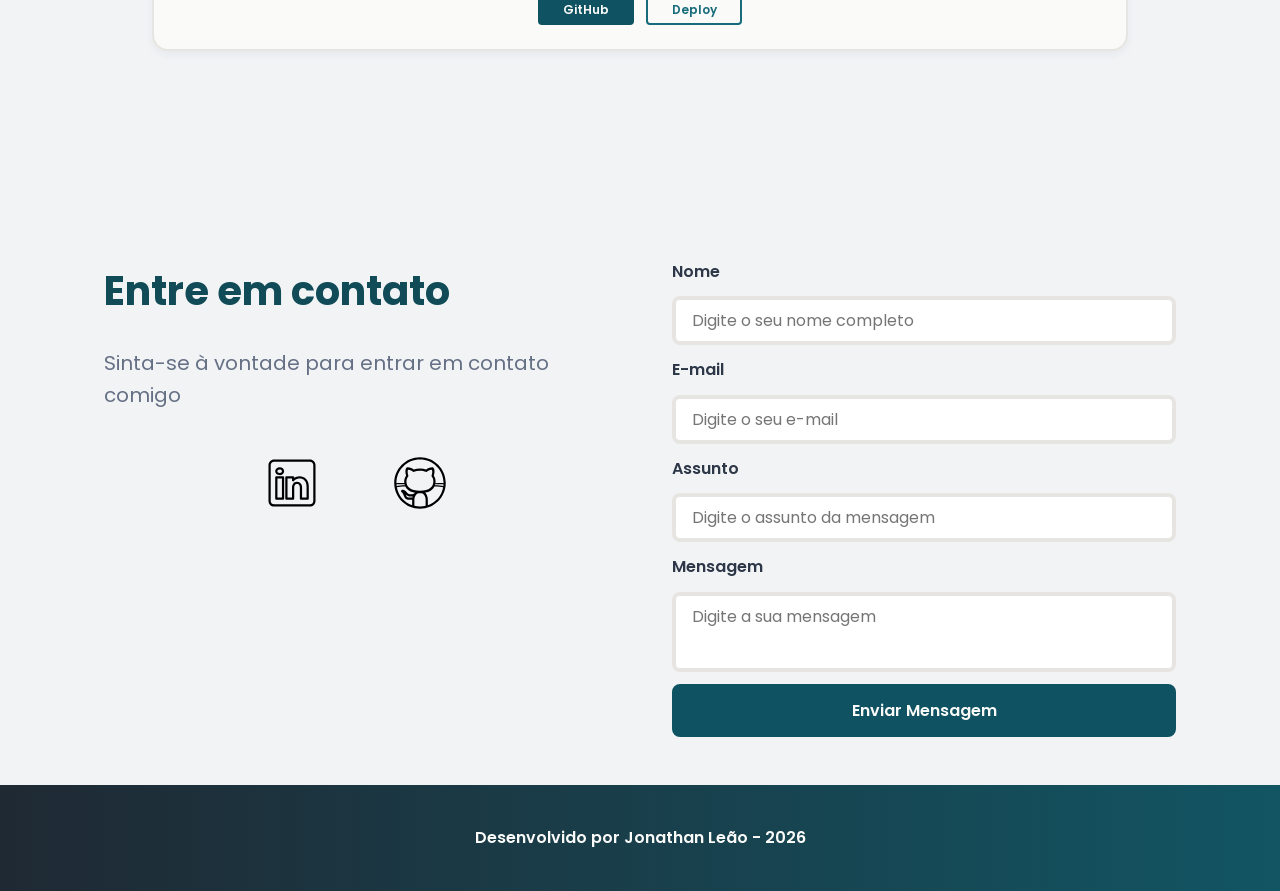
==== commit 7e12179d: "✨ New Feature:  Implementa validações e funcionalidades JavaScript" ====
--- a/index.html
+++ b/index.html
@@ -16,6 +16,9 @@
 
     <!-- Favicon -->
     <link rel="icon" type="image/svg+xml" href="./assets/img/favicon.svg">
+
+    <!-- SWIPER CSS -->
+<link rel="stylesheet" href="https://cdn.jsdelivr.net/npm/swiper@11/swiper-bundle.min.css">
 
     <!-- CSS -->
     <link rel="stylesheet" href="./assets/css/styles.css">
@@ -76,75 +79,6 @@
         <!-- Seção Sobre mim -->
         <section id="about" class="section-container about-container">
 
-            <!-- Foto -->
-            <figure class="about-image">
-                <img src="./assets/img/perfil.jpeg"
-                    alt="Foto de perfil de Jonathan Leão">
-            </figure>
-
-            <!-- Conteúdo -->
-            <article class="about-content">
-                <h2>Sobre mim</h2>
-
-                <p>
-                    Sou desenvolvedor Full Stack Jr. em formação, com foco em Java,
-                    Spring Boot e desenvolvimento de aplicações web.
-                </p>
-
-                <p>
-                    Minha trajetória profissional começou fora da tecnologia e passou
-                    por diferentes experiências, inclusive internacionais. Esse caminho
-                    me ajudou a desenvolver habilidades como comunicação, organização,
-                    adaptabilidade, trabalho em equipe e resolução de problemas.
-                </p>
-
-                <p>
-                    Hoje direciono essa experiência para o desenvolvimento de software,
-                    construindo projetos com Java, Spring Boot, MySQL, JavaScript, HTML,
-                    CSS e React, além de utilizar Git e GitHub no versionamento dos meus projetos.
-                </p>
-
-                <p>
-                    Busco minha primeira oportunidade na área de tecnologia, onde possa
-                    continuar aprendendo, contribuir com a equipe e transformar conhecimento
-                    em soluções simples e funcionais.
-                </p>
-
-                <!-- Links e dados do GitHub -->
-                <div class="about-buttons-data">
-
-                    <!-- Links -->
-                    <div class="buttons-container">
-                        <a href="https://github.com/jonathanleao"
-                            target="_blank"
-                            rel="noopener noreferrer"
-                            class="botao">GitHub</a>
-
-                        <a href="https://drive.google.com/file/d/1_ny12MYSg3KbANpeh_DgCdxgeJloEKN5/view?usp=sharing"
-                            target="_blank"
-                            rel="noopener noreferrer"
-                            class="botao-outline">Currículo</a>
-                    </div>
-
-                    <!-- Dados do GitHub -->
-                    <div class="data-container">
-
-                        <!-- Seguidores -->
-                        <div class="data-item">
-                            <span class="data-number">100</span>
-                            <span class="data-label">Seguidores</span>
-                        </div>
-
-                        <!-- Repositórios -->
-                        <div class="data-item">
-                            <span class="data-number">10</span>
-                            <span class="data-label">Repositórios</span>
-                        </div>
-
-                    </div>
-                </div>
-            </article>
-
         </section>
 
         <!-- Seção de Projetos -->
@@ -235,45 +169,81 @@
                 </div>
             </article>
 
-            <!-- Formulário de Contato -->
-            <form id="formulario">
-
-                <label for="nome">Nome</label>
-                <input id="nome"
-                    name="nome"
-                    type="text"
-                    placeholder="Digite o seu nome completo"
-                    autocomplete="name"
-                    required>
-                <span id="erro-nome"></span>
-
-                <label for="email">E-mail</label>
-                <input id="email"
-                    name="email"
-                    type="email"
-                    placeholder="Digite o seu e-mail"
-                    autocomplete="email"
-                    required>
-                <span id="erro-email"></span>
-
-                <label for="assunto">Assunto</label>
-                <input id="assunto"
-                    name="assunto"
-                    type="text"
-                    placeholder="Digite o assunto da mensagem"
-                    required>
-                <span id="erro-assunto"></span>
-
-                <label for="mensagem">Mensagem</label>
-                <textarea id="mensagem"
-                    name="mensagem"
-                    placeholder="Digite a sua mensagem"
-                    required></textarea>
-                <span id="erro-mensagem"></span>
-
-                <button class="botao" type="submit">Enviar Mensagem</button>
-
-            </form>
+<!-- Formulário de Contato -->
+<form
+    id="formulario"
+    action="https://formsubmit.co/0d8ef567a013d2c1a35bf91ff3f7ee38"
+    method="POST"
+>
+
+    <!-- Redireciona para a página de sucesso após o envio -->
+    <input
+        type="hidden"
+        name="_next"
+        value="http://localhost:5500/success.html"
+    >
+
+    <!-- Desativa o CAPTCHA do FormSubmit -->
+    <input
+        type="hidden"
+        name="_captcha"
+        value="false"
+    >
+
+    <!-- Nome -->
+    <label for="nome">Nome</label>
+    <input
+        id="nome"
+        name="nome"
+        type="text"
+        placeholder="Digite o seu nome completo"
+        autocomplete="name"
+        required
+    >
+    <span id="erro-nome"></span>
+
+    <!-- E-mail -->
+    <label for="email">E-mail</label>
+    <input
+        id="email"
+        name="email"
+        type="email"
+        placeholder="Digite o seu e-mail"
+        autocomplete="email"
+        required
+    >
+    <span id="erro-email"></span>
+
+    <!-- Assunto -->
+    <label for="assunto">Assunto</label>
+    <input
+        id="assunto"
+        name="assunto"
+        type="text"
+        placeholder="Digite o assunto da mensagem"
+        required
+    >
+    <span id="erro-assunto"></span>
+
+    <!-- Mensagem -->
+    <label for="mensagem">Mensagem</label>
+    <textarea
+        id="mensagem"
+        name="mensagem"
+        placeholder="Digite a sua mensagem"
+        required
+    ></textarea>
+    <span id="erro-mensagem"></span>
+
+    <!-- Botão de envio -->
+    <button
+        class="botao"
+        type="submit"
+    >
+        Enviar Mensagem
+    </button>
+
+</form>
         </section>
 
     </main>
@@ -283,6 +253,11 @@
         Desenvolvido por Jonathan Leão - 2026
     </footer>
 
+    <!-- SWIPER JS -->
+    <script src="https://cdn.jsdelivr.net/npm/swiper@11/swiper-bundle.min.js"></script>
+
+    <script src="./assets/js/script.js"></script>
+
 </body>
 
 </html>
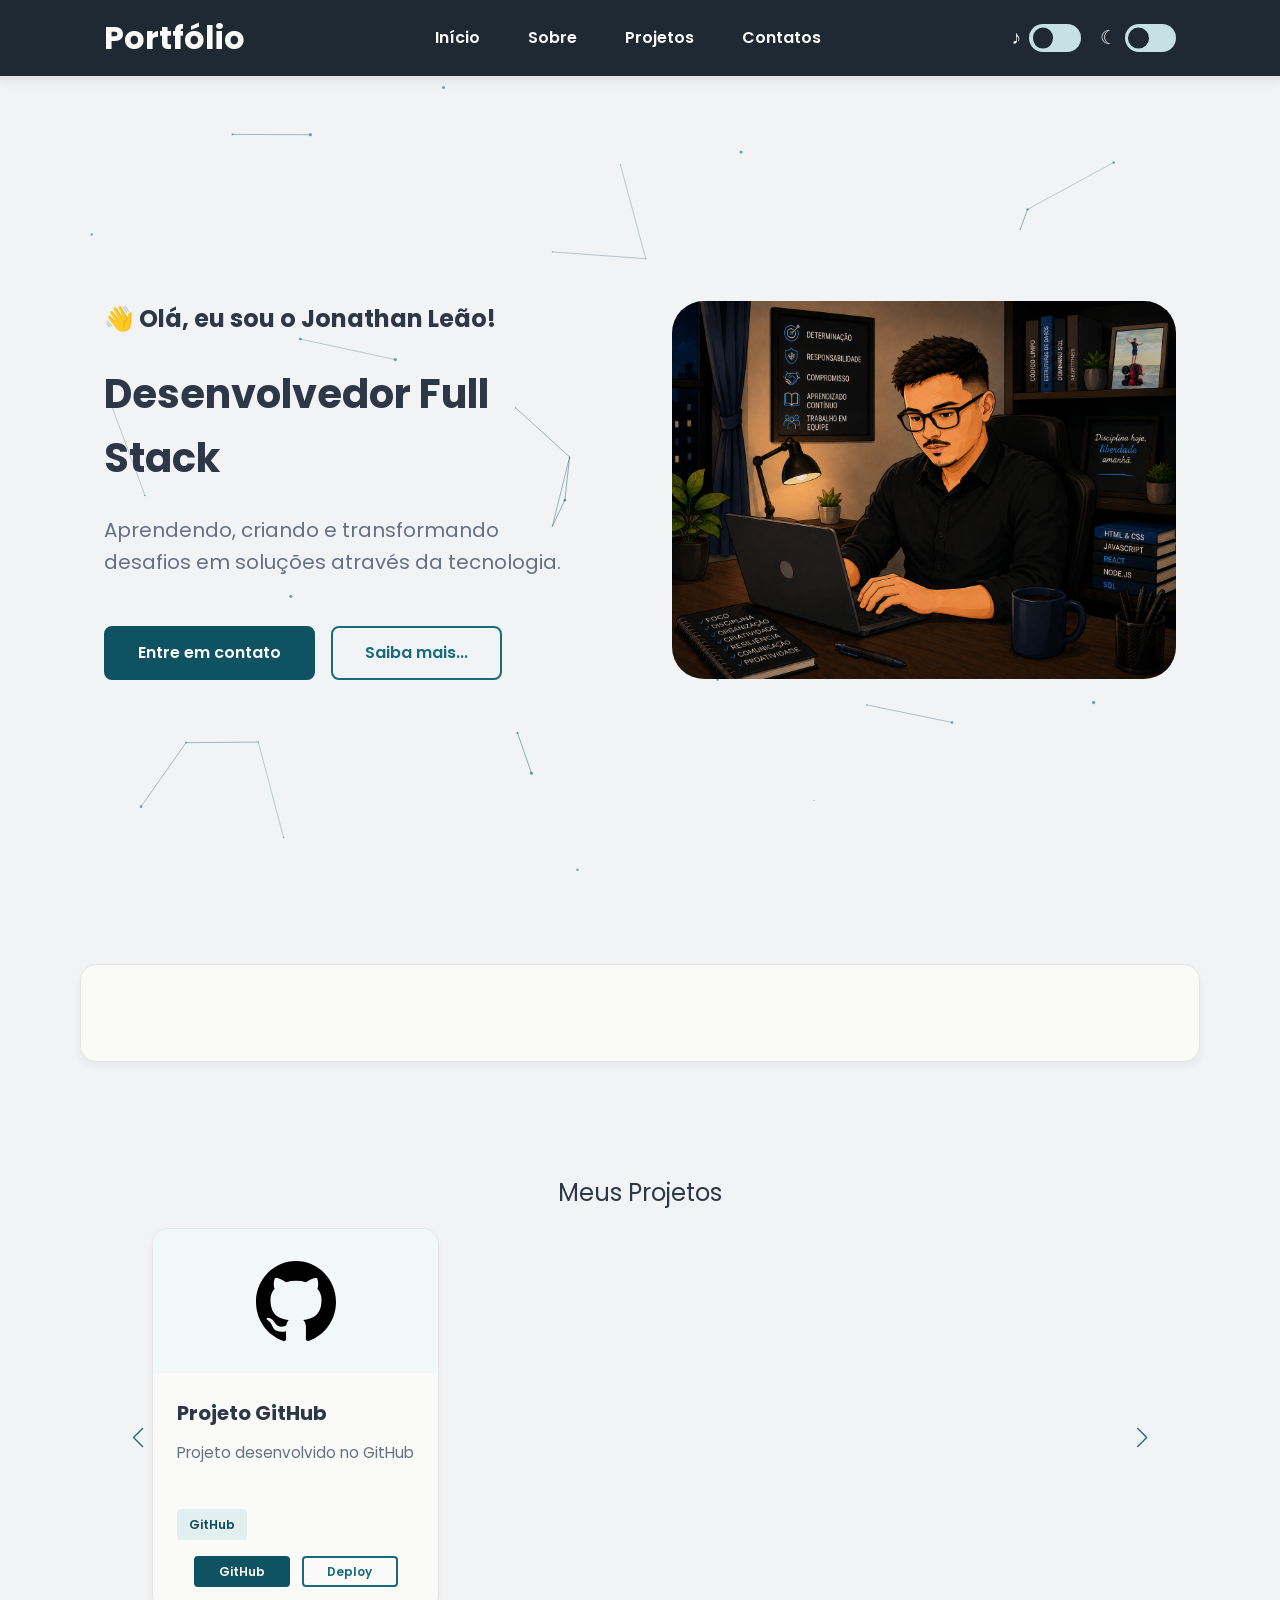
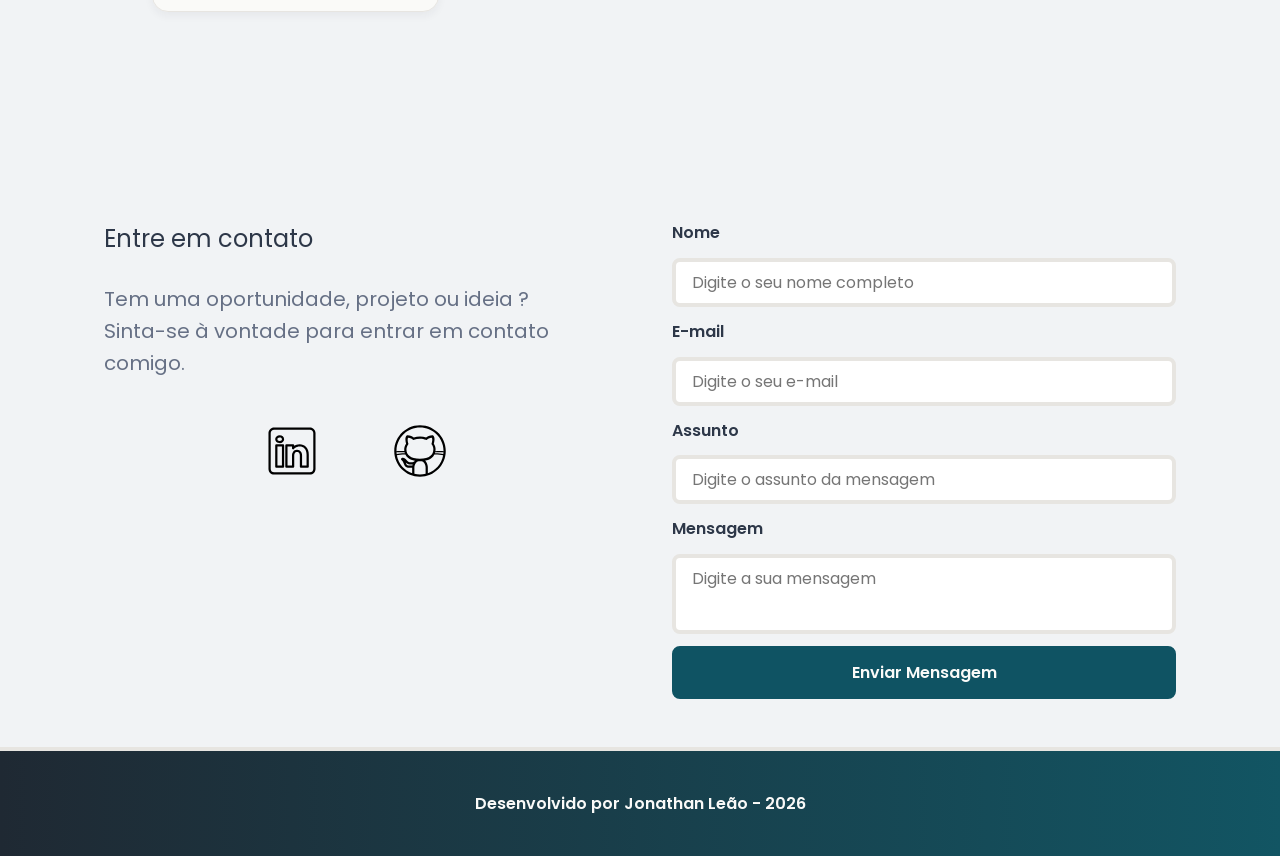
==== commit b6294ff1: "🚀 RELEASE: Finaliza versão do portfólio pessoal" ====
--- a/index.html
+++ b/index.html
@@ -28,51 +28,116 @@
 
 <body>
 
-    <!-- Cabeçalho da página -->
-    <header>
-        <div class="menu-content">
-            <a href="index.html" id="titulo">Portfólio</a>
-
-            <!-- Menu de Navegação -->
-            <nav>
-                <ul class="menu-list">
-                    <li><a href="#hero">Início</a></li>
-                    <li><a href="#about">Sobre</a></li>
-                    <li><a href="#projects">Projetos</a></li>
-                    <li><a href="#contact">Contatos</a></li>
-                </ul>
-            </nav>
+   <!-- Cabeçalho da página -->
+<header>
+    <div class="menu-content">
+
+        <!-- Título -->
+        <a href="index.html" id="titulo">Portfólio</a>
+
+        <!-- Menu de Navegação -->
+        <nav>
+            <ul class="menu-list">
+                <li><a href="#hero">Início</a></li>
+                <li><a href="#about">Sobre</a></li>
+                <li><a href="#projects">Projetos</a></li>
+                <li><a href="#contact">Contatos</a></li>
+            </ul>
+        </nav>
+
+        <!-- Controles do Cabeçalho -->
+        <div class="header-controls">
+
+            <!-- Controle de Áudio -->
+            <div class="control-item">
+
+                <span
+                    class="control-icon"
+                    aria-hidden="true"
+                >
+                    ♪
+                </span>
+
+                <button
+                    id="audio-toggle"
+                    class="theme-switch"
+                    type="button"
+                    aria-label="Ativar música"
+                    aria-pressed="false"
+                    title="Ativar ou desativar música"
+                >
+                    <span class="theme-switch-track">
+                        <span class="theme-switch-thumb"></span>
+                    </span>
+                </button>
+
+            </div>
+
+                        <!-- Controle de Tema -->
+            <div class="control-item">
+
+                <span
+                    class="control-icon"
+                    aria-hidden="true"
+                    title="Modo escuro"
+                >
+                    ☾
+                </span>
+
+                <button
+                    id="theme-toggle"
+                    class="theme-switch"
+                    type="button"
+                    aria-label="Ativar modo escuro"
+                    aria-pressed="false"
+                    title="Ativar ou desativar modo escuro"
+                >
+                    <span class="theme-switch-track">
+                        <span class="theme-switch-thumb"></span>
+                    </span>
+                </button>
+
+            </div>
+
         </div>
-    </header>
+        <!-- Fim dos controles -->
+
+    </div>
+    <!-- Fim do menu-content -->
+
+</header>
 
     <!-- Conteúdo principal da página -->
     <main>
 
-        <!-- Seção Hero -->
-        <section id="hero" class="section-container hero-container">
-
-            <!-- Apresentação -->
-            <article class="hero-content">
-                <span>👋 Olá, eu sou o Jonathan Leão!</span>
-
-                <h1>Desenvolvedor Full Stack</h1>
-
-                <p>
-                    Aprendendo, criando e transformando desafios em soluções através da tecnologia.
-                </p>
-
-                <div class="buttons-container">
-                    <a href="#contact" class="botao">Entre em contato</a>
-                    <a href="#about" class="botao-outline">Saiba mais...</a>
-                </div>
-            </article>
-
-            <!-- Imagem do Hero -->
-            <figure class="hero-image">
-                <img src="./assets/img/dev-jonathan.png"
-                    alt="Ilustração de Jonathan Leão desenvolvendo"
-                    class="float-animation">
-            </figure>
+<!-- Seção Hero -->
+<section id="hero" class="section-container hero-container">
+
+    <!-- Fundo interativo -->
+    <canvas id="hero-background"></canvas>
+
+    <!-- Apresentação -->
+    <article class="hero-content">
+    <span>👋 Olá, eu sou o Jonathan Leão!</span>
+
+    <h1>Desenvolvedor Full Stack</h1>
+
+    <p>
+        Aprendendo, criando e transformando desafios em soluções através da tecnologia.
+    </p>
+
+<div class="buttons-container">
+    <a href="#contact" class="botao">Entre em contato</a>
+    <a href="#about" class="botao-outline">Saiba mais...</a>
+</div>
+</article>
+
+<!-- Imagem do Hero -->
+    <figure class="hero-image">
+    <img src="./assets/img/dev-jonathan.png"
+            alt="Ilustração de Jonathan Leão desenvolvendo"
+            class="float-animation">
+    </figure>
 
         </section>
 
@@ -141,14 +206,17 @@
 
             <!-- Informações de contato -->
             <article class="contact-info">
-                <h2>Entre em contato</h2>
-
-                <p>Sinta-se à vontade para entrar em contato comigo</p>
-
-                <!-- Redes Sociais -->
-                <div class="social-container">
-
-                    <a href="https://www.linkedin.com/in/jonathan-leao-silva/"
+    <h2>Entre em contato</h2>
+
+    <p>
+    Tem uma oportunidade, projeto ou ideia ?
+    Sinta-se à vontade para entrar em contato comigo.
+    </p>
+
+    <!-- Redes Sociais -->
+    <div class="social-container">
+
+                    <a href="https://www.linkedin.com/in/jonathanleao/"
                         target="_blank"
                         rel="noopener noreferrer"
                         class="social-icon"
@@ -253,9 +321,24 @@
         Desenvolvido por Jonathan Leão - 2026
     </footer>
 
+
+    <!-- Música ambiente -->
+    <audio
+        id="background-audio"
+        preload="metadata"
+        loop
+    >
+        <source
+            src="./assets/audio/portfolio-music.mp3"
+            type="audio/mpeg"
+        >
+    </audio>
+
+
     <!-- SWIPER JS -->
     <script src="https://cdn.jsdelivr.net/npm/swiper@11/swiper-bundle.min.js"></script>
 
+    <!-- JavaScript -->
     <script src="./assets/js/script.js"></script>
 
 </body>
--- a/assets/css/styles.css
+++ b/assets/css/styles.css
@@ -9,7 +9,7 @@
 }
 
 :root {
-    /* Paleta de Cores - Azul */
+    /* Paleta de cores - azul */
     --blue-50: #F2F7F7;
     --blue-100: #E2EFF1;
     --blue-200: #C7E0E4;
@@ -21,7 +21,7 @@
     --blue-800: #104B57;
     --blue-900: #0D3D47;
 
-    /* Cores Neutras */
+    /* Cores neutras */
     --gray-200: #E7E5E1;
     --gray-400: #667085;
     --graphite: #1F2933;
@@ -29,7 +29,7 @@
     --white: #FAFAF8;
     --page-bg: #F1F3F5;
 
-    /* Cores de Estado */
+    /* Cores de estado */
     --error: #e63946;
 
     /* Sombras */
@@ -45,7 +45,7 @@
     --spacing-xl: 3rem;
     --spacing-2xl: 4rem;
 
-    /* Tamanhos de Fonte */
+    /* Tamanhos de fonte */
     --text-sm: 0.75rem;
     --text-base: 1rem;
     --text-lg: 1.25rem;
@@ -53,14 +53,14 @@
     --text-2xl: 2rem;
     --text-3xl: 2.5rem;
 
-    /* Border Radius */
+    /* Bordas arredondadas */
     --radius-sm: 0.25rem;
     --radius-md: 0.5rem;
     --radius-lg: 1rem;
     --radius-xl: 2rem;
     --radius-full: 50%;
 
-    /* Animação Padrão */
+    /* Transição padrão */
     --transition-default: all 0.3s ease;
 }
 
@@ -106,7 +106,7 @@
     transition: var(--transition-default);
 }
 
-/* Botão preenchido (primário) */
+/* Botão primário */
 .botao {
     border-color: #0F5363;
     background-color: #0F5363;
@@ -118,7 +118,7 @@
     background-color: #0B4350;
 }
 
-/* Botão outline (secundário) */
+/* Botão secundário */
 .botao-outline {
     border-color: var(--blue-500);
     background-color: transparent;
@@ -132,7 +132,7 @@
     transform: translateY(-0.25rem);
 }
 
-/* Modificador para botões pequenos (usado em projetos) */
+/* Botões pequenos - projetos */
 .botao.botao-sm,
 .botao-outline.botao-sm {
     min-width: 6rem;
@@ -148,7 +148,7 @@
     z-index: 1000;
     width: 100%;
     height: 5rem;
-    border-bottom: var(--spacing-xs) solid var(--gray-200);
+    border-bottom: 0.25rem solid var(--gray-200);
     background-color: var(--graphite);
     box-shadow: var(--shadow-sm);
 }
@@ -188,11 +188,93 @@
     padding: var(--spacing-xs);
 }
 
+
+/* =================================================
+   SWITCH DE TEMA
+================================================= */
+
+.theme-switch {
+    display: flex;
+    align-items: center;
+    justify-content: center;
+
+    margin-left: var(--spacing-sm);
+
+    border: none;
+    background: transparent;
+
+    cursor: pointer;
+}
+
+.theme-switch-track {
+    position: relative;
+    display: block;
+
+    width: 3.2rem;
+    height: 1.7rem;
+
+    border-radius: 999px;
+
+    background-color: var(--blue-200);
+
+    transition: background-color 0.3s ease;
+}
+
+.theme-switch-thumb {
+    position: absolute;
+
+    top: 50%;
+    left: 0.2rem;
+
+    width: 1.3rem;
+    height: 1.3rem;
+
+    border-radius: var(--radius-full);
+
+    background-color: var(--graphite);
+
+    transform: translateY(-50%);
+
+    transition:
+        left 0.3s ease,
+        background-color 0.3s ease;
+}
+
+/* Estado ativo do switch */
+.theme-switch.active .theme-switch-track {
+    background-color: var(--blue-500);
+}
+
+.theme-switch.active .theme-switch-thumb {
+    left: 1.7rem;
+
+    background-color: var(--white);
+}
+
 .hero-container {
+    position: relative;
     display: flex;
     align-items: center;
     gap: var(--spacing-2xl);
     min-height: calc(100vh - 5rem);
+    overflow: hidden;
+}
+
+/* Fundo interativo do Hero */
+#hero-background {
+    position: absolute;
+    inset: 0;
+    width: 100%;
+    height: 100%;
+    z-index: 0;
+    pointer-events: none;
+}
+
+/* Mantém o conteúdo acima do fundo interativo */
+.hero-content,
+.hero-image {
+    position: relative;
+    z-index: 1;
 }
 
 .hero-content {
@@ -215,7 +297,13 @@
 .hero-content p,
 .about-content p,
 .contact-info p {
+    max-width: 30rem;
+
+    margin-bottom: var(--spacing-md);
+
     font-size: var(--text-lg);
+    line-height: 1.6;
+
     color: var(--gray-400);
 }
 
@@ -231,7 +319,7 @@
     border-radius: var(--radius-xl);
 }
 
-/* Animação flutuante */
+/* Animação flutuante da imagem */
 @keyframes float {
 
     0%,
@@ -248,68 +336,295 @@
     animation: float 3s ease-in-out infinite;
 }
 
+/* =================================================
+   CONTROLES DO CABEÇALHO
+================================================= */
+
+.header-controls {
+    display: flex;
+    flex-direction: row;
+    align-items: center;
+    gap: 1.2rem;
+}
+
+.control-item {
+    display: flex;
+    flex-direction: row;
+    align-items: center;
+    gap: 0.5rem;
+}
+
+.control-icon {
+    display: flex;
+    align-items: center;
+    justify-content: center;
+
+    color: var(--white);
+    font-size: 1.2rem;
+    line-height: 1;
+}
+
+.header-controls .theme-switch {
+    flex-shrink: 0;
+    margin: 0;
+}
+
+/* =================================================
+   ANIMAÇÃO DE ENTRADA DOS TEXTOS DO HERO
+================================================= */
+
+@keyframes textDrop {
+
+    from {
+        opacity: 0;
+        transform: translateY(-80px);
+    }
+
+    to {
+        opacity: 1;
+        transform: translateY(0);
+    }
+}
+
+/* Saudação */
+.hero-content > span {
+    animation: textDrop 0.8s ease-out both;
+}
+
+/* Título */
+.hero-content > h1 {
+    animation: textDrop 0.8s ease-out 0.20s both;
+}
+
+/* Descrição */
+.hero-content > p {
+    animation: textDrop 0.8s ease-out 0.40s both;
+}
+
+/* =================================================
+   SOBRE MIM
+================================================= */
+
 .about-container {
-    display: flex;
+    display: grid;
+    grid-template-columns: 18rem 1fr;
     align-items: center;
     gap: var(--spacing-2xl);
+
     margin: var(--spacing-2xl) auto;
+    padding: var(--spacing-xl);
+
+    border: 1px solid var(--gray-200);
     border-radius: var(--radius-lg);
+
     background-color: var(--white);
-}
-
+    box-shadow: var(--shadow-sm);
+
+    transition:
+        box-shadow 0.3s ease,
+        transform 0.3s ease;
+}
+
+
+/* Efeito discreto no card */
+.about-container:hover {
+    box-shadow: var(--shadow-lg);
+    transform: translateY(-4px);
+}
+
+
+/* =================================================
+   PERFIL
+================================================= */
+
+.about-profile {
+    display: flex;
+    flex-direction: column;
+    align-items: center;
+
+    gap: 0;
+
+    padding-right: var(--spacing-xl);
+    border-right: 1px solid var(--gray-200);
+
+    text-align: center;
+}
+
+/* Foto */
 .about-image {
-    flex: 0 0 17.5rem;
-}
+    width: 13.5rem;
+    height: 13.5rem;
+    margin-bottom: var(--spacing-xs);
+}
+
 
 .about-image img {
     width: 100%;
-    border: 0.35rem solid var(--blue-500);
+    height: 100%;
+
+    border: 0.3rem solid var(--blue-500);
     border-radius: var(--radius-full);
+
+    object-fit: cover;
+
+    box-shadow: var(--shadow-md);
+
+    transition:
+        transform 0.3s ease,
+        box-shadow 0.3s ease;
+}
+
+
+/* Efeito discreto na foto */
+.about-image img:hover {
+    transform: scale(1.03);
     box-shadow: var(--shadow-lg);
 }
 
-.about-content h2,
-.projects-container h2,
-.contact-info h2 {
+
+/* Nome */
+.about-profile h3 {
+    margin-bottom: 0.25rem;
+
+    font-size: var(--text-xl);
+    font-weight: 700;
+    color: var(--blue-900);
+}
+
+.about-role {
+    margin-bottom: 0.7%;
+
+    font-size: 0.95rem;
+    font-weight: 600;
+    color: var(--gray-400);
+}
+
+.soft-skills {
+    width: 100%;
+    margin-top: 0.5rem;
+}
+
+.soft-skills h4 {
+    margin-bottom: 0.75rem;
+
+    font-size: var(--text-base);
+    font-weight: 700;
+    color: var(--blue-800);
+}
+
+
+.soft-skills-list {
+    display: flex;
+    flex-wrap: wrap;
+    justify-content: center;
+
+    gap: 0.6rem;
+}
+
+
+/* Tags das Soft Skills */
+.soft-skill {
+    padding: 0.5rem 0.8rem;
+
+    border: 1px solid var(--blue-200);
+    border-radius: var(--radius-md);
+
+    background-color: var(--blue-50);
+
+    font-size: 0.85rem;
+    font-weight: 600;
+
+    color: var(--blue-800);
+
+    transition:
+        background-color 0.3s ease,
+        border-color 0.3s ease,
+        transform 0.3s ease;
+}
+
+
+/* Efeito ao passar o mouse nas Soft Skills */
+.soft-skill:hover {
+    border-color: var(--blue-500);
+    background-color: var(--blue-100);
+    transform: translateY(-2px);
+}
+
+
+/* =================================================
+   CONTEÚDO DO SOBRE
+================================================= */
+
+.about-content {
+    min-width: 0;
+}
+
+
+.about-content h2 {
     margin-bottom: var(--spacing-md);
+
     font-size: var(--text-3xl);
     font-weight: 700;
+
     color: var(--blue-800);
 }
+
 
 .about-content p {
     margin-bottom: var(--spacing-sm);
+
+    font-size: var(--text-lg);
+
     text-align: justify;
-}
+
+    color: var(--gray-400);
+}
+
+
+/* =================================================
+   BOTÕES E DADOS DO GITHUB
+================================================= */
 
 .about-buttons-data {
     display: flex;
     justify-content: space-between;
     align-items: center;
+
     gap: var(--spacing-lg);
+
     margin-top: var(--spacing-lg);
 }
 
-.about-buttons-data .botao {
-    margin-right: auto;
-}
+
+.about-buttons-data .buttons-container {
+    display: flex;
+    gap: var(--spacing-sm);
+}
+
 
 .data-container {
     display: flex;
+    align-items: center;
+
     gap: var(--spacing-lg);
-    margin-top: 0;
-}
+}
+
 
 .data-item {
     display: flex;
     flex-direction: column;
     align-items: center;
-}
+
+    min-width: 5rem;
+}
+
 
 .data-number {
     font-size: var(--text-xl);
     font-weight: 700;
+
     text-align: center;
+
     color: var(--blue-500);
 }
 
@@ -335,36 +650,50 @@
 .project-card {
     display: flex;
     flex-direction: column;
-    width: 100%;
+
     height: 100%;
-    border: 0.15rem solid var(--gray-200);
+    min-height: 24rem;
+
+    overflow: hidden;
+
+    border: 1px solid var(--gray-200);
     border-radius: var(--radius-lg);
+
     background-color: var(--white);
     box-shadow: var(--shadow-sm);
-    overflow: hidden;
-    transition: var(--transition-default);
-}
-
-.project-card:hover {
-    box-shadow: var(--shadow-lg);
-}
-
+
+    transition:
+        transform 0.3s ease,
+        box-shadow 0.3s ease,
+        border-color 0.3s ease;
+}
+
+
+/* Hover do card */
 .project-image {
     display: flex;
     align-items: center;
     justify-content: center;
-    width: 100%;
-    height: 10rem;
-    background: linear-gradient(135deg, var(--blue-50) 0%, var(--blue-100) 100%);
-}
+
+    height: 9rem;
+
+    background-color: var(--blue-50);
+}
+
 
 .project-image img {
-    width: 75%;
-    height: 75%;
-    max-width: 7rem;
-    max-height: 7rem;
+    width: 5rem;
+    height: 5rem;
+
     object-fit: contain;
+
     transition: transform 0.3s ease;
+}
+
+
+/* Pequeno destaque no ícone */
+.project-card:hover .project-image img {
+    transform: scale(1.06);
 }
 
 .project-content {
@@ -420,7 +749,7 @@
     height: auto;
 }
 
-/* Botões do Swiper (navegação) */
+/* Navegação do Swiper */
 .swiper-button-next,
 .swiper-button-prev {
     width: 3rem;
@@ -438,7 +767,7 @@
     color: var(--blue-800);
 }
 
-/* Indicadores de paginação */
+/* Paginação do Swiper */
 .swiper-pagination-bullet {
     width: 0.75rem;
     height: 0.75rem;
@@ -497,7 +826,7 @@
             contrast(92%);
 }
 
-/* Formulário */
+/* Formulário de contato */
 form {
     display: flex;
     flex-direction: column;
@@ -539,6 +868,7 @@
 
 footer {
     padding: 2.5rem;
+    border-top: 0.25rem solid var(--gray-200);
     background: linear-gradient(to right, var(--graphite), var(--blue-700));
     font-weight: 600;
     text-align: center;
@@ -634,20 +964,21 @@
         font-size: var(--text-xl);
     }
 
-    /* Header - Oculta menu em telas pequenas */
+    /* Cabeçalho - oculta o menu em telas menores */
     @media (max-width: 768px) {
         .menu-list {
             display: none;
         }
     }
 
-    /* Hero */
-    .hero-container {
-        flex-direction: column-reverse;
-        gap: var(--spacing-lg);
-        min-height: 60vh;
-        text-align: center;
-    }
+
+/* Hero */
+.hero-container {
+    flex-direction: column-reverse;
+    gap: var(--spacing-lg);
+    min-height: 60vh;
+    text-align: center;
+}
 
     .hero-content,
     .hero-image {
@@ -671,43 +1002,57 @@
     }
 
     /* About */
-    .about-container {
-        flex-direction: column;
-        gap: var(--spacing-md);
-        margin: var(--spacing-lg);
-        padding: var(--spacing-lg);
-    }
-
-    .about-image {
-        flex: 0 0 auto;
-        width: 100%;
-        display: flex;
-        justify-content: center;
-    }
-
-    .about-image img {
-        max-width: 16rem;
-        width: 100%;
-    }
-
-    .about-content {
-        width: 100%;
-    }
-
-    .about-buttons-data {
-        flex-direction: column;
-        gap: var(--spacing-md);
-        align-items: stretch;
-    }
-
-    .about-buttons-data .botao {
-        margin-right: 0;
-    }
-
-    .data-container {
-        justify-content: center;
-        width: 100%;
-    }
+.about-container {
+    grid-template-columns: 1fr;
+    gap: var(--spacing-lg);
+
+    margin: var(--spacing-lg);
+    padding: var(--spacing-lg);
+}
+
+
+.about-profile {
+    padding-right: 0;
+    padding-bottom: var(--spacing-lg);
+
+    border-right: none;
+    border-bottom: 1px solid var(--gray-200);
+}
+
+
+.about-image {
+    width: 11rem;
+    height: 11rem;
+}
+
+
+.soft-skills {
+    max-width: 32rem;
+}
+
+
+.about-content {
+    width: 100%;
+}
+
+
+.about-buttons-data {
+    flex-direction: column;
+    align-items: stretch;
+
+    gap: var(--spacing-md);
+}
+
+
+.about-buttons-data .buttons-container {
+    justify-content: center;
+}
+
+
+.data-container {
+    justify-content: center;
+    width: 100%;
+}
 
     /* Projects */
     .projects-container {
@@ -768,7 +1113,7 @@
         margin: 0 auto;
     }
 
-    /* Success Page */
+    /* Página de sucesso */
     .success-container {
         padding: var(--spacing-xl) var(--spacing-md);
         min-height: calc(100vh - 10rem);
@@ -872,30 +1217,75 @@
     }
 
     /* About */
-    .about-container {
-        margin: var(--spacing-lg) 0.5rem;
-        padding: var(--spacing-md);
-    }
-
-    .about-image img {
-        max-width: 14rem;
-    }
-
-    .about-buttons-data .botao,
-    .about-buttons-data .botao-outline {
-        width: 100%;
-        padding: 0.75rem var(--spacing-lg);
-        font-size: var(--text-base);
-        text-align: center;
-    }
-
-    .data-number {
-        font-size: var(--text-lg);
-    }
-
-    .data-label {
-        font-size: var(--text-sm);
-    }
+.about-container {
+    margin: var(--spacing-lg) 0.5rem;
+    padding: var(--spacing-md);
+}
+
+
+.about-image {
+    width: 9rem;
+    height: 9rem;
+}
+
+
+.about-profile h3 {
+    font-size: var(--text-lg);
+}
+
+
+.about-role {
+    font-size: var(--text-sm);
+}
+
+
+.soft-skills-list {
+    gap: 0.4rem;
+}
+
+
+.soft-skill {
+    padding: 0.35rem 0.6rem;
+    font-size: var(--text-sm);
+}
+
+
+.about-content h2 {
+    text-align: center;
+}
+
+
+.about-content p {
+    font-size: var(--text-base);
+    text-align: left;
+}
+
+
+.about-buttons-data .buttons-container {
+    flex-direction: column;
+    width: 100%;
+}
+
+
+.about-buttons-data .botao,
+.about-buttons-data .botao-outline {
+    width: 100%;
+}
+
+
+.data-container {
+    gap: var(--spacing-md);
+}
+
+
+.data-number {
+    font-size: var(--text-lg);
+}
+
+
+.data-label {
+    font-size: var(--text-sm);
+}
 
     /* Projects */
     .projects-container {
@@ -940,18 +1330,30 @@
         margin-bottom: var(--spacing-md);
     }
 
-    .social-container {
-        flex-wrap: wrap;
-        gap: var(--spacing-lg);
-        margin-bottom: var(--spacing-xs);
-    }
-
-    .social-icon {
-        width: 4rem;
-        height: 4rem;
-    }
-
-    /* Formulário */
+.social-container {
+    display: flex;
+    justify-content: flex-start;
+    gap: var(--spacing-lg);
+
+    margin-top: var(--spacing-sm);
+}
+.social-icon {
+    width: 2.5rem;
+    height: 2.5rem;
+
+    transition: transform 0.3s ease;
+}
+
+.social-icon:hover {
+    transform: translateY(-3px);
+}
+
+.social-icon img {
+    width: 100%;
+    height: 100%;
+}
+
+    /* Formulário de contato */
     form {
         gap: var(--spacing-sm);
     }
@@ -977,7 +1379,7 @@
         font-size: var(--text-sm);
     }
     
-    /* Success Page */
+    /* Página de sucesso */
     .success-container {
         padding: var(--spacing-lg) var(--spacing-sm);
         min-height: calc(100vh - 8rem);
@@ -1005,4 +1407,266 @@
         padding: 0.75rem var(--spacing-lg);
     }
 
+}
+
+/* =================================================
+ANIMAÇÃO DE ENTRADA - SOBRE MIM
+================================================= */
+
+/* Estado inicial */
+.about-profile,
+.about-content {
+    opacity: 0;
+
+    transition:
+        opacity 0.8s ease,
+        transform 0.8s ease;
+}
+
+/* Perfil começa deslocado para a esquerda */
+.about-profile {
+    transform: translateX(-50px);
+}
+
+/* Conteúdo começa deslocado para a direita */
+.about-content {
+    transform: translateX(50px);
+}
+
+/* Estado final */
+.about-profile.about-visible,
+.about-content.about-visible {
+    opacity: 1;
+    transform: translateX(0);
+}
+
+/* =================================================
+   MODO ESCURO
+================================================= */
+
+[data-theme="dark"] {
+    /* Fundo e textos */
+    --page-bg: #111820;
+    --black: #FAFAF8;
+    --gray-400: #D0D7DE;
+    --gray-200: #2C3945;
+
+    /* Mantém branco como branco para textos e botões */
+    --white: #FAFAF8;
+
+    /* Tons estruturais */
+    --graphite: #0D141B;
+
+    /* Tons de azul adaptados ao fundo escuro */
+    --blue-50: #16242B;
+    --blue-100: #1D3038;
+    --blue-200: #294650;
+    --blue-300: #91BEC6;
+    --blue-400: #6FAAB5;
+    --blue-500: #5796A2;
+    --blue-600: #4A8794;
+    --blue-700: #397581;
+    --blue-800: #91BEC6;
+    --blue-900: #C7E0E4;
+}
+
+
+/* =================================================
+   CABEÇALHO
+================================================= */
+
+[data-theme="dark"] header {
+    background-color: #0D141B;
+    border-bottom-color: #2C3945;
+}
+
+[data-theme="dark"] header a,
+[data-theme="dark"] #titulo {
+    color: #FAFAF8;
+}
+
+[data-theme="dark"] header a:hover {
+    color: var(--blue-300);
+}
+
+
+/* =================================================
+   TEXTOS
+================================================= */
+
+[data-theme="dark"] body,
+[data-theme="dark"] .hero-content span,
+[data-theme="dark"] .hero-content h1,
+[data-theme="dark"] .about-profile h3,
+[data-theme="dark"] .about-content h2,
+[data-theme="dark"] .projects-container h2,
+[data-theme="dark"] .project-content h3,
+[data-theme="dark"] .contact-info h2,
+[data-theme="dark"] form label,
+[data-theme="dark"] .data-number,
+[data-theme="dark"] .soft-skills h4,
+[data-theme="dark"] .success-content h1 {
+    color: #FAFAF8;
+}
+
+
+/* Textos secundários */
+[data-theme="dark"] .hero-content p,
+[data-theme="dark"] .about-content p,
+[data-theme="dark"] .contact-info p,
+[data-theme="dark"] .project-content p,
+[data-theme="dark"] .about-role,
+[data-theme="dark"] .data-label,
+[data-theme="dark"] .success-content h2 {
+    color: #D0D7DE;
+}
+
+
+/* =================================================
+   CARDS
+================================================= */
+
+[data-theme="dark"] .about-container,
+[data-theme="dark"] .project-card {
+    background-color: #1C2732;
+    border-color: #2C3945;
+}
+
+[data-theme="dark"] .project-image {
+    background-color: #16242B;
+}
+
+
+/* =================================================
+   SOFT SKILLS E TAGS
+================================================= */
+
+[data-theme="dark"] .soft-skill,
+[data-theme="dark"] .tag {
+    background-color: #16242B;
+    border-color: #294650;
+    color: #FAFAF8;
+}
+
+[data-theme="dark"] .soft-skill:hover {
+    background-color: #1D3038;
+    border-color: var(--blue-400);
+}
+
+
+/* =================================================
+   BOTÕES
+================================================= */
+
+[data-theme="dark"] .botao {
+    border-color: #176B7A;
+    background-color: #176B7A;
+    color: #FAFAF8;
+}
+
+[data-theme="dark"] .botao:hover {
+    border-color: #155F6D;
+    background-color: #155F6D;
+}
+
+[data-theme="dark"] .botao-outline {
+    border-color: var(--blue-400);
+    background-color: transparent;
+    color: #FAFAF8;
+}
+
+[data-theme="dark"] .botao-outline:hover {
+    border-color: var(--blue-400);
+    background-color: var(--blue-400);
+    color: #0D141B;
+}
+
+
+/* =================================================
+   FORMULÁRIO
+================================================= */
+
+[data-theme="dark"] form input,
+[data-theme="dark"] form textarea {
+    background-color: #162028;
+    border-color: #2C3945;
+    color: #FAFAF8;
+}
+
+[data-theme="dark"] form input::placeholder,
+[data-theme="dark"] form textarea::placeholder {
+    color: #AEB7BF;
+}
+
+[data-theme="dark"] form input::placeholder,
+[data-theme="dark"] form textarea::placeholder {
+    color: #98A4AE;
+}
+
+
+/* =================================================
+   ÍCONES SOCIAIS
+================================================= */
+
+[data-theme="dark"] .social-icon img {
+    filter: brightness(0) invert(1);
+}
+
+[data-theme="dark"] .social-icon:hover img {
+    filter:
+        brightness(0)
+        saturate(100%)
+        invert(76%)
+        sepia(15%)
+        saturate(719%)
+        hue-rotate(141deg)
+        brightness(92%)
+        contrast(87%);
+}
+
+
+/* Ícone do GitHub nos cards de projetos */
+[data-theme="dark"] .project-image img[src*="github.svg"] {
+    filter: brightness(0) invert(1);
+}
+
+
+/* =================================================
+   SWIPER
+================================================= */
+
+[data-theme="dark"] .swiper-button-next:after,
+[data-theme="dark"] .swiper-button-prev:after {
+    color: var(--blue-300);
+}
+
+[data-theme="dark"] .swiper-pagination-bullet {
+    background-color: #3A4652;
+}
+
+[data-theme="dark"] .swiper-pagination-bullet-active {
+    background-color: var(--blue-400);
+}
+
+
+/* =================================================
+SWITCH DE TEMA
+================================================= */
+
+[data-theme="dark"] .theme-switch-track {
+    background-color: var(--blue-500);
+}
+
+[data-theme="dark"] .theme-switch-thumb {
+    background-color: #FAFAF8;
+}
+
+
+/* =================================================
+RODAPÉ
+================================================= */
+
+[data-theme="dark"] footer {
+    background: var(--page-bg);
+    color: #FAFAF8;
 }
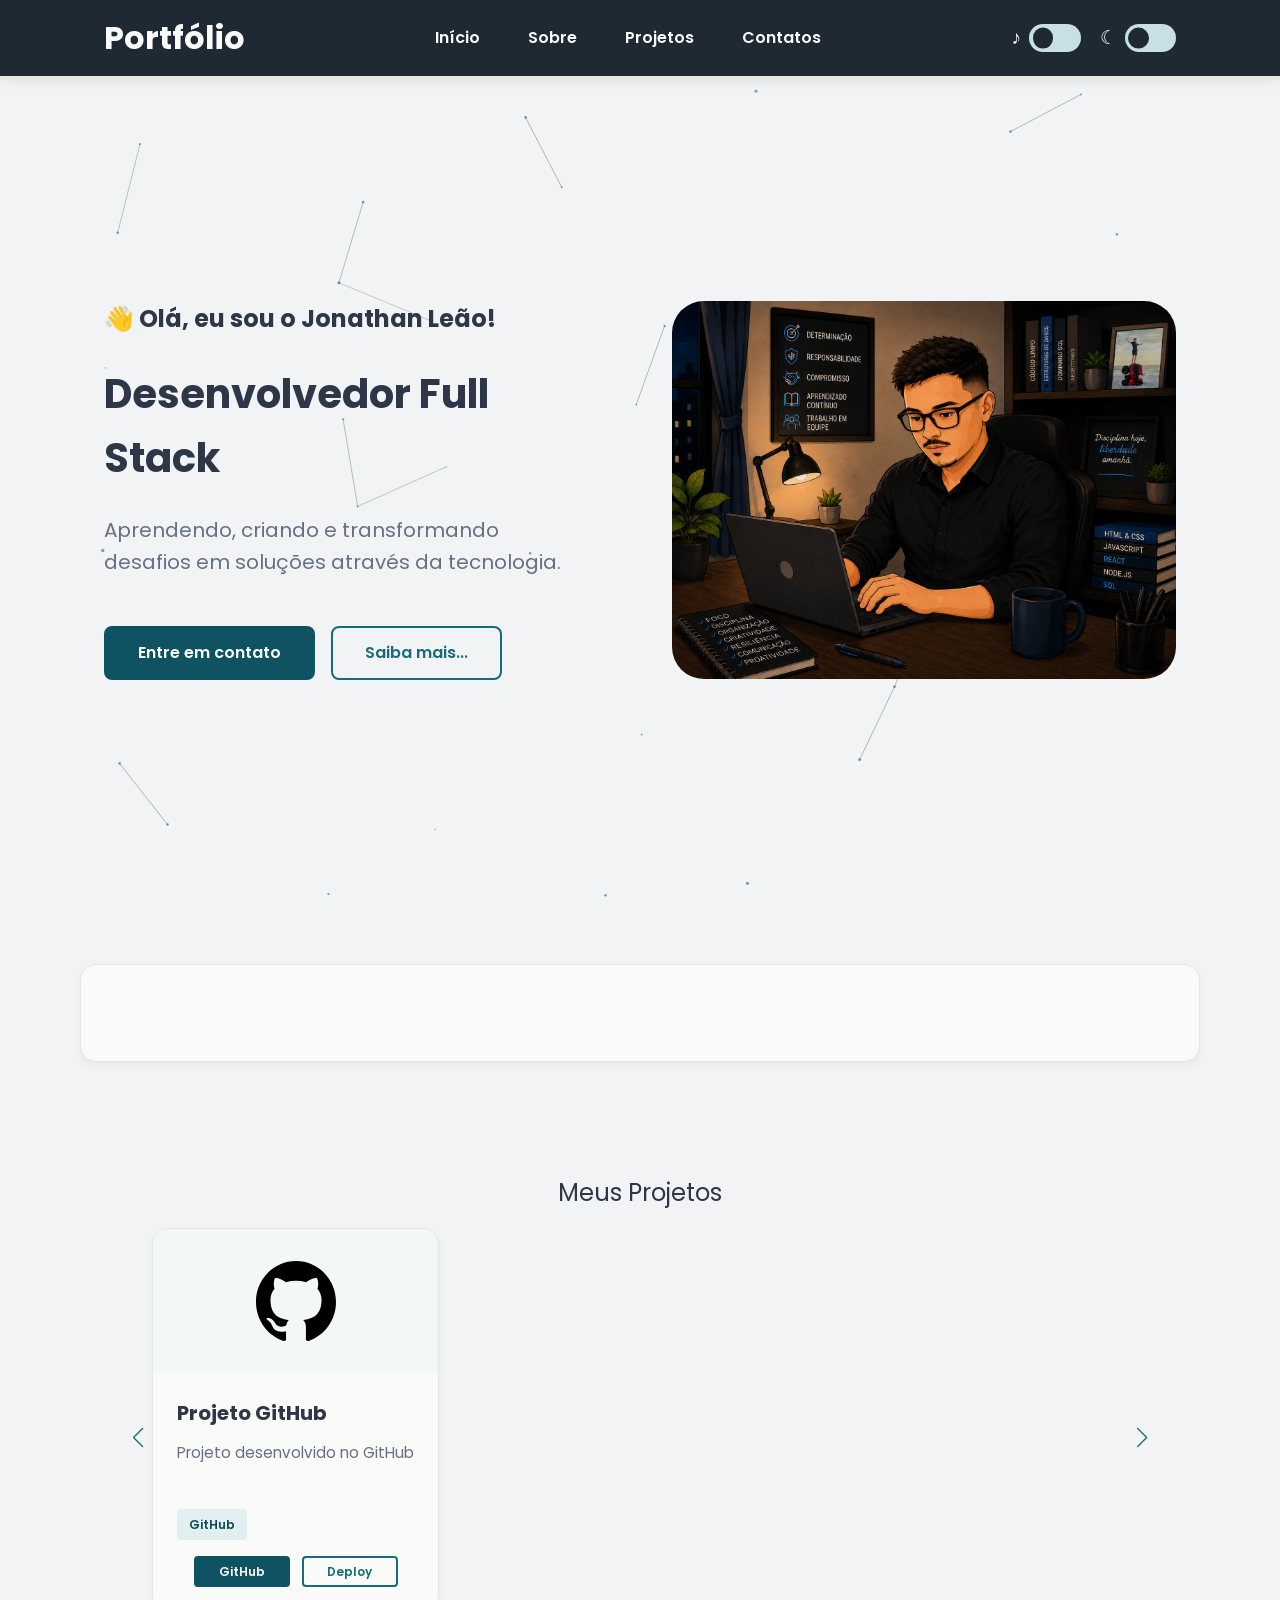
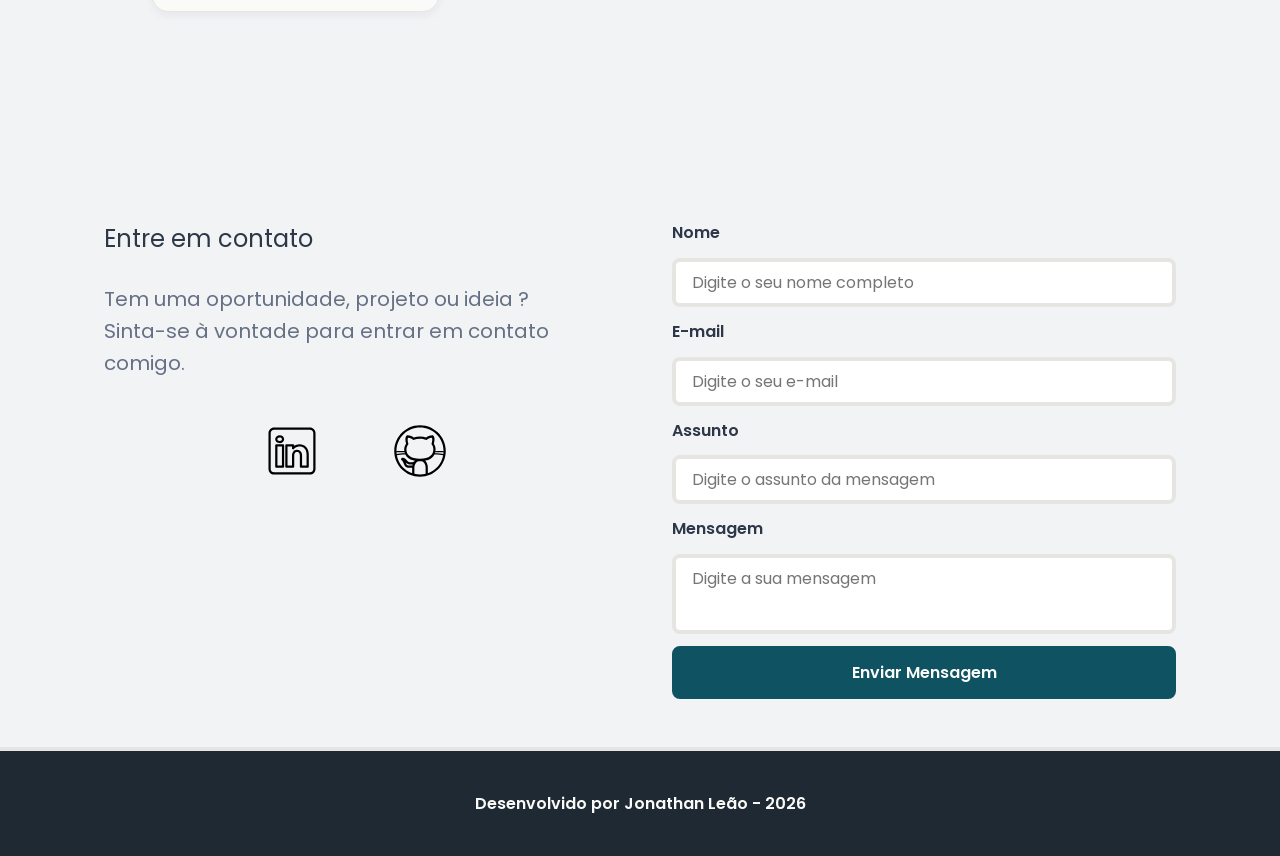
==== commit 228ff849: "🐍 FIX: Corrige redirecionamento do formulário após deploy" ====
--- a/index.html
+++ b/index.html
@@ -248,7 +248,7 @@
     <input
         type="hidden"
         name="_next"
-        value="http://localhost:5500/success.html"
+        value="https://jonathanleao19.github.io/portifolio/"
     >
 
     <!-- Desativa o CAPTCHA do FormSubmit -->
--- a/assets/css/styles.css
+++ b/assets/css/styles.css
@@ -1,4 +1,4 @@
-* {
+*{
     margin: 0;
     padding: 0;
     box-sizing: border-box;
@@ -557,6 +557,7 @@
 
 .about-content {
     min-width: 0;
+    width: 100%;
 }
 
 
@@ -571,6 +572,9 @@
 
 
 .about-content p {
+    width: 100%;
+    max-width: none;
+
     margin-bottom: var(--spacing-sm);
 
     font-size: var(--text-lg);
@@ -590,6 +594,7 @@
     justify-content: space-between;
     align-items: center;
 
+    width: 100%;
     gap: var(--spacing-lg);
 
     margin-top: var(--spacing-lg);
@@ -869,12 +874,11 @@
 footer {
     padding: 2.5rem;
     border-top: 0.25rem solid var(--gray-200);
-    background: linear-gradient(to right, var(--graphite), var(--blue-700));
+    background: var(--graphite);
     font-weight: 600;
     text-align: center;
     color: var(--white);
 }
-
 .success-container {
     display: flex;
     flex-direction: column;
